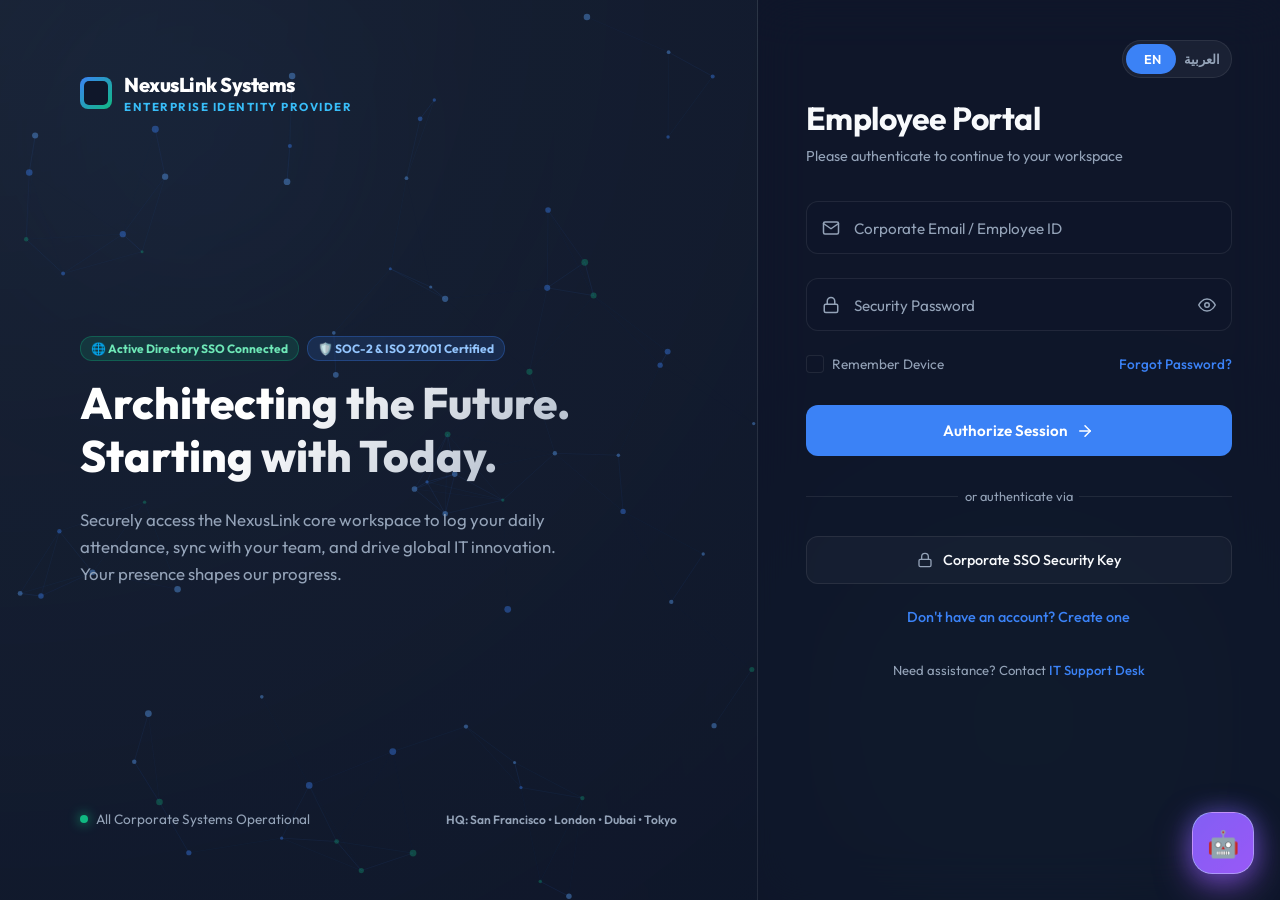
==== dashboard.html @ 7a830bf8 "Initial clean commit for NexusLink Systems" ====
<!DOCTYPE html>
<html lang="en">

<head>
    <meta charset="UTF-8">
    <meta name="viewport" content="width=device-width, initial-scale=1.0">
    <title>NexusLink Operational Console</title>

    <!-- Path updated to use the unified stylesheet -->
    <link rel="stylesheet" href="style.css">
</head>

<body class="dashboard-body">
    <!-- Background Animated Glows -->
    <div class="bg-glow-container">
        <div class="bg-glow-1"></div>
        <div class="bg-glow-2"></div>
    </div>

    <!-- Executive Top Header Bar -->
    <header class="top-executive-bar">
        <div class="header-brand">
            <div class="logo"><span></span> NexusLink Systems</div>
            <div class="sub-logo" data-i18n="logoConsole">OPERATIONAL CONSOLE</div>
        </div>

        <div class="header-clock-box">
            <div class="clock-time" id="time">--:--:--</div>
            <div class="clock-date" id="date">--</div>
        </div>

        <div class="header-profile-actions">
            <div class="lang-switcher" id="language-switcher" onclick="toggleLanguage()">
                <div class="lang-slider" id="lang-slider"></div>
                <button class="lang-btn active" id="btn-en" data-lang="en">EN</button>
                <button class="lang-btn" id="btn-ar" data-lang="ar">العربية</button>
            </div>
            
            <!-- Admin Notification Bell for Lateness Excuses -->
            <div id="admin-notification-bell-wrapper" style="position: relative; cursor: pointer; display: none;" onclick="toggleAdminExcuseNotificationDrawer(event)">
                <div class="notification-bell-btn">
                    🔔
                    <span id="admin-excuse-badge" class="notification-badge" style="display: none;">0</span>
                </div>

                <!-- Floating Excuse Popover Drawer (Cyber Glass Style) -->
                <div id="admin-excuse-popover" class="admin-excuse-popover-glass" onclick="event.stopPropagation()" style="display: none;">
                    <div style="display: flex; justify-content: space-between; align-items: center; border-bottom: 1px solid rgba(255,255,255,0.1); padding-bottom: 10px; margin-bottom: 12px;">
                        <div style="font-weight: 800; color: #fde68a; font-size: 0.9rem; display: flex; align-items: center; gap: 8px;">
                            <span style="font-size: 1.1rem;">🔔</span>
                            <span data-i18n="excuseNotificationsTitle">Pending Lateness Requests</span>
                        </div>
                        <button type="button" onclick="loadAdminExcuses()" style="background: rgba(255,255,255,0.08); border: 1px solid rgba(255,255,255,0.15); border-radius: 8px; color: #cbd5e1; font-size: 0.75rem; padding: 4px 10px; cursor: pointer; transition: all 0.2s;" data-i18n="btnRefresh">Refresh</button>
                    </div>
                    <div id="admin-excuse-popover-list" style="max-height: 360px; overflow-y: auto; display: flex; flex-direction: column; gap: 10px;">
                        <!-- Populated dynamically via script.js -->
                    </div>
                </div>
            </div>

            <!-- Employee Notification Bell for Excuses Status -->
            <div id="user-notification-bell-wrapper" style="position: relative; cursor: pointer; display: none;" onclick="toggleUserExcuseNotificationDrawer(event)">
                <div class="notification-bell-btn" title="My Excuses Status">
                    🔔
                    <span id="user-excuse-badge" class="notification-badge" style="display: none;">0</span>
                </div>

                <!-- Floating Employee Excuse Popover Drawer (Cyber Glass Style) -->
                <div id="user-excuse-popover" class="admin-excuse-popover-glass" onclick="event.stopPropagation()" style="display: none;">
                    <div style="display: flex; justify-content: space-between; align-items: center; border-bottom: 1px solid rgba(255,255,255,0.1); padding-bottom: 10px; margin-bottom: 12px;">
                        <div style="font-weight: 800; color: #38bdf8; font-size: 0.9rem; display: flex; align-items: center; gap: 8px;">
                            <span style="font-size: 1.1rem;">📨</span>
                            <span data-i18n="userExcuseNotificationsTitle">Delay Excuses Status</span>
                        </div>
                        <button type="button" onclick="loadMyExcuses()" style="background: rgba(255,255,255,0.08); border: 1px solid rgba(255,255,255,0.15); border-radius: 8px; color: #cbd5e1; font-size: 0.75rem; padding: 4px 10px; cursor: pointer; transition: all 0.2s;" data-i18n="btnRefresh">Refresh</button>
                    </div>
                    <div id="user-excuse-popover-list" style="max-height: 360px; overflow-y: auto; display: flex; flex-direction: column; gap: 10px;">
                        <!-- Populated dynamically via script.js -->
                    </div>
                </div>
            </div>

            <div class="identity-pill">
                <div class="avatar-icon">NL</div>
                <div class="identity-details">
                    <div id="user-name-display">Loading...</div>
                    <div id="user-email-display"></div>
                </div>
            </div>
            
            <button class="btn-terminate-nav" onclick="logout()" title="Logout" data-i18n="btnTerminate">Terminate</button>
        </div>
    </header>

    <div class="dashboard-container">
        <aside class="sidebar">
            <div class="nav-rail-title" data-i18n="navTitle">EXECUTIVE COMMAND</div>
            
            <nav class="nav-rail-menu">
                <a href="#" onclick="showOverviewSection()" class="nav-rail-item active" id="nav-overview-item">
                    <span class="nav-icon">📊</span>
                    <span class="nav-label" data-i18n="navOverview">Overview</span>
                </a>
                <a href="#admin-logs-body" onclick="showOverviewSection()" class="nav-rail-item" style="display: none;">
                    <span class="nav-icon">📋</span>
                    <span class="nav-label" data-i18n="navLiveAudit">Live Audit</span>
                </a>
                <div class="nav-rail-dropdown-wrapper" style="display: none;">
                    <a href="javascript:void(0)" onclick="toggleOpsDropdown(event)" class="nav-rail-item" id="nav-ops-item">
                        <span class="nav-icon">👤</span>
                        <span class="nav-label" data-i18n="navUserOps">User & Log Ops ▾</span>
                    </a>
                    <div id="ops-dropdown-menu" class="ops-dropdown-menu" style="display: none;">
                        <button class="ops-dropdown-btn" onclick="openExecutiveModal('modal-add-user')">
                            <span class="ops-icon">➕</span>
                            <span class="ops-text" data-i18n="adminAddUserTitle">1- Add New Employee Account</span>
                        </button>
                        <button class="ops-dropdown-btn" onclick="openExecutiveModal('modal-manual-log')">
                            <span class="ops-icon">📝</span>
                            <span class="ops-text" data-i18n="adminManualTitle">2- Manually Log Attendance Record</span>
                        </button>
                    </div>
                </div>
                <a href="javascript:void(0)" onclick="showAiReportSection()" class="nav-rail-item" id="nav-ai-report-item" style="display: none;">
                    <span class="nav-icon">🤖</span>
                    <span class="nav-label" data-i18n="navAiReport">AI Report & Summary</span>
                </a>
                <a href="javascript:void(0)" onclick="toggleAIChatDrawer()" class="nav-rail-item" id="nav-ai-assist-item">
                    <span class="nav-icon">📊</span>
                    <span class="nav-label" data-i18n="navAiAssist">AI HR Assist</span>
                </a>
            </nav>

            <div class="nav-rail-footer">
                <div class="rail-badge online" data-i18n="badgeRealtime">⚡ REALTIME WAL DB</div>
                <div class="rail-badge policy" data-i18n="badgePolicy">🛡️ POLICY GUARD</div>
            </div>
        </aside>

        <main class="main-content">
            <h1 class="welcome-heading" id="dashboard-greeting" data-i18n="workspaceActivated">Workspace Activated</h1>
            
            <!-- User Attendance Gateway (Restored to Main Content) -->
            <div id="user-gateway-card" class="section dashboard-card">
                <div style="display: flex; justify-content: space-between; align-items: center; margin-bottom: 1rem; flex-wrap: wrap; gap: 10px;">
                    <div class="section-title" style="margin-bottom: 0;" data-i18n="clockTitle">Time & Attendance Gateways</div>
                    <button type="button" class="btn-excuse" onclick="openExcuseModal()" style="padding: 9px 16px; background: rgba(168, 85, 247, 0.2); border: 1px solid rgba(168, 85, 247, 0.4); border-radius: 10px; color: #e9d5ff; font-weight: 700; font-size: 0.85rem; cursor: pointer; display: inline-flex; align-items: center; gap: 6px; transition: all 0.2s;">
                        <span>📝</span> <span data-i18n="btnSubmitExcuse">تقديم عذر تأخير (Submit Excuse)</span>
                    </button>
                </div>
                <div class="gateway-btns">
                    <button class="btn-checkin" onclick="recordAttendance('check-in')" data-i18n="btnCheckin">Check In</button>
                    <button class="btn-checkout" onclick="recordAttendance('check-out')" data-i18n="btnCheckout">Check Out</button>
                </div>
            </div>

            <!-- User Historical Operational Logs (Executive Cyber Glass Card) -->
            <div id="user-logs-card" class="dashboard-card" style="margin-top: 1.5rem; margin-bottom: 1.8rem; background: rgba(15, 23, 42, 0.75); border: 1px solid rgba(0, 242, 254, 0.35); border-radius: 22px; padding: 1.6rem; backdrop-filter: blur(20px); box-shadow: 0 12px 40px rgba(0,0,0,0.5);">
                <div style="display: flex; justify-content: space-between; align-items: center; margin-bottom: 1.3rem; flex-wrap: wrap; gap: 12px;">
                    <div>
                        <h3 style="margin: 0; font-size: 1.15rem; font-weight: 800; display: flex; align-items: center; gap: 10px; background: linear-gradient(135deg, #ffffff, #38bdf8); -webkit-background-clip: text; -webkit-text-fill-color: transparent;">
                            <span>📜</span> <span data-i18n="logsTitle">Historical Operational Logs</span>
                        </h3>
                        <div style="font-size: 0.78rem; color: #38bdf8; margin-top: 4px;" data-i18n="userLogsSub">تفاصيل سجلات الحضور والانصراف اليومية والتاريخية الخاصة بك</div>
                    </div>
                    <!-- Dedicated User Date Dropdown Popover Button -->
                    <div style="position: relative;">
                        <button type="button" id="btn-user-date-popover" onclick="toggleDatePopover('user-date-popover')" style="padding: 8px 16px; background: rgba(0, 242, 254, 0.15); border: 1px solid rgba(0, 242, 254, 0.4); border-radius: 12px; color: #38bdf8; font-weight: 700; font-size: 0.85rem; cursor: pointer; display: flex; align-items: center; gap: 8px; transition: all 0.2s; box-shadow: 0 4px 15px rgba(0, 242, 254, 0.15);">
                            <span>📅</span> <span data-i18n="btnSelectDate">تاريخ الدوام</span> <span>▼</span>
                        </button>
                        <div id="user-date-popover" class="date-popover-card" style="display: none;">
                            <div style="font-size: 0.78rem; color: #94a3b8; font-weight: 700; margin-bottom: 8px;" data-i18n="lblDateFilter">اختر تاريخ الدوام:</div>
                            <input type="date" id="user-drawer-date-filter" oninput="onUserDateChange(false)" onchange="onUserDateChange(false)" style="width: 100%; padding: 8px 12px; background: rgba(30, 41, 59, 0.8); border: 1px solid rgba(255,255,255,0.15); border-radius: 8px; color: #fff; font-size: 0.85rem; outline: none; box-sizing: border-box; margin-bottom: 10px;">
                            <div style="display: flex; gap: 6px;">
                                <button type="button" onclick="setQuickDate('user-drawer-date-filter', 'today');" style="flex:1; padding: 6px; background: rgba(59, 130, 246, 0.2); border: 1px solid rgba(59, 130, 246, 0.4); border-radius: 8px; color: #93c5fd; font-size: 0.75rem; font-weight: 700; cursor: pointer;" data-i18n="btnToday">اليوم</button>
                                <button type="button" onclick="setQuickDate('user-drawer-date-filter', 'yesterday');" style="flex:1; padding: 6px; background: rgba(59, 130, 246, 0.2); border: 1px solid rgba(59, 130, 246, 0.4); border-radius: 8px; color: #93c5fd; font-size: 0.75rem; font-weight: 700; cursor: pointer;" data-i18n="btnYesterday">الأمس</button>
                                <button type="button" onclick="setQuickDate('user-drawer-date-filter', 'all');" style="flex:1; padding: 6px; background: rgba(239, 68, 68, 0.2); border: 1px solid rgba(239, 68, 68, 0.4); border-radius: 8px; color: #fca5a5; font-size: 0.75rem; font-weight: 700; cursor: pointer;" data-i18n="btnShowAll">عرض الكل</button>
                            </div>
                        </div>
                    </div>
                </div>
                <div class="user-table-container" style="border-radius: 14px; border: 1px solid rgba(255,255,255,0.08); background: rgba(15, 23, 42, 0.4); overflow-x: auto; overflow-y: auto;">
                    <table style="width: 100%; border-collapse: collapse; text-align: right; font-size: 0.84rem;">
                        <thead>
                            <tr style="background: rgba(30, 41, 59, 0.8); border-bottom: 1px solid rgba(255, 255, 255, 0.1); color: #94a3b8; font-size: 0.78rem; text-transform: uppercase;">
                                <th style="padding: 12px 14px; text-align: center;" data-i18n="thDate">DATE</th>
                                <th style="padding: 12px 14px; text-align: center;" data-i18n="thIn">CHECK-IN</th>
                                <th style="padding: 12px 14px; text-align: center;" data-i18n="thOut">CHECK-OUT</th>
                                <th style="padding: 12px 14px; text-align: center;" data-i18n="thStatus">STATUS</th>
                            </tr>
                        </thead>
                        <tbody id="logs-body">
                            <!-- Populated dynamically via script.js -->
                        </tbody>
                    </table>
                </div>
                <!-- User Logs Pagination Controls -->
                <div id="user-logs-pagination-container" style="margin-top: 1.2rem; margin-bottom: 0.6rem; display: flex; justify-content: space-between; align-items: center; flex-wrap: wrap; gap: 10px; background: rgba(15, 23, 42, 0.65); padding: 12px 18px; border-radius: 14px; border: 1px solid rgba(0, 242, 254, 0.3); backdrop-filter: blur(14px);">
                    <!-- Pagination controls rendered dynamically by script.js -->
                </div>
            </div>
            
            <!-- Admin Console (Executive Master Director Command Center) -->
            <div id="admin-section" class="section dashboard-card" style="display: none; margin-top: 0;">
                <!-- Executive Header Banner -->
                <div class="admin-header-row" style="display: flex; justify-content: space-between; align-items: center; margin-bottom: 1.5rem; flex-wrap: wrap; gap: 15px; background: linear-gradient(135deg, rgba(30, 41, 59, 0.7), rgba(15, 23, 42, 0.9)); padding: 1.4rem 2rem; border-radius: 20px; border: 1px solid rgba(168, 85, 247, 0.35); backdrop-filter: blur(20px); box-shadow: 0 10px 35px rgba(0, 0, 0, 0.5);">
                    <div>
                        <div style="display: flex; align-items: center; gap: 12px; margin-bottom: 6px;">
                            <span style="font-size: 1.6rem;">👑</span>
                            <h2 style="margin: 0; font-size: 1.35rem; font-weight: 800; background: linear-gradient(135deg, #ffffff, #c084fc); -webkit-background-clip: text; -webkit-text-fill-color: transparent; letter-spacing: 0.5px;" data-i18n="adminHeaderTitle">EXECUTIVE MASTER COMMAND CENTER</h2>
                        </div>
                        <div style="display: flex; align-items: center; gap: 10px; font-size: 0.75rem; flex-wrap: wrap;">
                            <span style="background: rgba(16, 185, 129, 0.2); color: #6ee7b7; padding: 3px 10px; border-radius: 12px; font-weight: 700; border: 1px solid rgba(16, 185, 129, 0.4); box-shadow: 0 0 10px rgba(16, 185, 129, 0.2);" data-i18n="badgeRealtime">⚡ REALTIME WAL DB</span>
                            <span style="background: rgba(59, 130, 246, 0.2); color: #93c5fd; padding: 3px 10px; border-radius: 12px; font-weight: 700; border: 1px solid rgba(59, 130, 246, 0.4);" data-i18n="badgePolicy">🛡️ POLICY GUARD ACTIVE</span>
                            <span style="background: rgba(168, 85, 247, 0.2); color: #e9d5ff; padding: 3px 10px; border-radius: 12px; font-weight: 700; border: 1px solid rgba(168, 85, 247, 0.4);" data-i18n="badgeNotif">🔔 NOTIFICATION BELL ENABLED</span>
                        </div>
                    </div>
                    <button class="btn-export-excel" onclick="exportAdminLogsToCSV()" style="padding: 12px 24px; background: linear-gradient(135deg, rgba(16, 185, 129, 0.25), rgba(5, 150, 105, 0.35)); border: 1px solid rgba(16, 185, 129, 0.6); color: #6ee7b7; border-radius: 12px; cursor: pointer; font-weight: 800; font-size: 0.9rem; transition: all 0.2s; outline: none; box-shadow: 0 4px 20px rgba(16, 185, 129, 0.25);" data-i18n="btnExport">Export Master CSV</button>
                </div>
                
                <!-- 1. Top 4 Key Executive KPI Stats Grid -->
                <div class="admin-stats-grid" style="display: grid; grid-template-columns: repeat(auto-fit, minmax(200px, 1fr)); gap: 1.2rem; margin-bottom: 1.8rem;">
                    <div class="stat-card stat-checkin" style="background: rgba(15, 23, 42, 0.75); border: 1px solid rgba(16, 185, 129, 0.35); border-radius: 18px; padding: 1.3rem; backdrop-filter: blur(14px); box-shadow: 0 8px 30px rgba(16, 185, 129, 0.12); transition: transform 0.2s;">
                        <div class="stat-title" style="color: #6ee7b7; font-size: 0.82rem; font-weight: 700; text-transform: uppercase;" data-i18n="statCheckin">Check In Today</div>
                        <div class="stat-value" id="stat-checkin" style="font-size: 2.2rem; font-weight: 800; color: #fff; margin-top: 6px;">0</div>
                    </div>
                    <div class="stat-card stat-checkout" style="background: rgba(15, 23, 42, 0.75); border: 1px solid rgba(59, 130, 246, 0.35); border-radius: 18px; padding: 1.3rem; backdrop-filter: blur(14px); box-shadow: 0 8px 30px rgba(59, 130, 246, 0.12); transition: transform 0.2s;">
                        <div class="stat-title" style="color: #93c5fd; font-size: 0.82rem; font-weight: 700; text-transform: uppercase;" data-i18n="statCheckout">Check Out Today</div>
                        <div class="stat-value" id="stat-checkout" style="font-size: 2.2rem; font-weight: 800; color: #fff; margin-top: 6px;">0</div>
                    </div>
                    <div class="stat-card stat-late15" style="background: rgba(15, 23, 42, 0.75); border: 1px solid rgba(245, 158, 11, 0.35); border-radius: 18px; padding: 1.3rem; backdrop-filter: blur(14px); box-shadow: 0 8px 30px rgba(245, 158, 11, 0.12); transition: transform 0.2s;">
                        <div class="stat-title" style="color: #fcd34d; font-size: 0.82rem; font-weight: 700; text-transform: uppercase;" data-i18n="statLate15">Late > 15 Mins</div>
                        <div class="stat-value" id="stat-late15" style="font-size: 2.2rem; font-weight: 800; color: #fff; margin-top: 6px;">0</div>
                    </div>
                    <div class="stat-card stat-absent" style="background: rgba(15, 23, 42, 0.75); border: 1px solid rgba(239, 68, 68, 0.35); border-radius: 18px; padding: 1.3rem; backdrop-filter: blur(14px); box-shadow: 0 8px 30px rgba(239, 68, 68, 0.12); transition: transform 0.2s;">
                        <div class="stat-title" style="color: #fca5a5; font-size: 0.82rem; font-weight: 700; text-transform: uppercase;" data-i18n="statAbsent">Absent Today</div>
                        <div class="stat-value" id="stat-absent" style="font-size: 2.2rem; font-weight: 800; color: #fff; margin-top: 6px;">0</div>
                    </div>
                </div>

                <!-- Dedicated Admin Smart Summary & Lateness Audit Section -->
                <div id="admin-lateness-summary-card" class="dashboard-card" style="margin-bottom: 1.8rem; background: rgba(15, 23, 42, 0.75); border: 1px solid rgba(168, 85, 247, 0.35); border-radius: 22px; padding: 1.6rem; backdrop-filter: blur(20px); box-shadow: 0 12px 40px rgba(0,0,0,0.5); max-width: 100%; box-sizing: border-box;">
                    <div style="display: flex; justify-content: space-between; align-items: center; flex-wrap: wrap; gap: 12px;">
                        <div>
                            <h3 style="margin: 0; font-size: 1.15rem; font-weight: 800; display: flex; align-items: center; gap: 10px; background: linear-gradient(135deg, #ffffff, #e9d5ff); -webkit-background-clip: text; -webkit-text-fill-color: transparent;">
                                <span>⏱️</span> <span data-i18n="latenessTitle">جدول متابعة تأخير الموظفين بعد 09:00 ص (Lateness Audit Table)</span>
                            </h3>
                            <div style="font-size: 0.78rem; color: #c084fc; margin-top: 4px;" data-i18n="latenessSub">حساب دقيق بالدقائق لوقت التأخير بعد 09:00 ص وتطبيق الخصومات حسب policy.text</div>
                        </div>

                        <div style="display: flex; align-items: center; gap: 10px; flex-wrap: wrap;">
                            <button type="button" onclick="toggleAdminExcuseNotificationDrawer(event)" style="padding: 8px 16px; background: linear-gradient(135deg, rgba(168, 85, 247, 0.25), rgba(126, 34, 206, 0.35)); border: 1px solid rgba(168, 85, 247, 0.6); border-radius: 12px; color: #e9d5ff; font-weight: 800; font-size: 0.84rem; cursor: pointer; display: flex; align-items: center; gap: 8px; transition: all 0.25s ease; box-shadow: 0 4px 15px rgba(168, 85, 247, 0.25);">
                                <span>📝</span>
                                <span data-i18n="excuseNotificationsTitle">طلبات أعذار التأخير المعلقة</span>
                                <span id="lateness-card-excuse-badge" style="display: none; background: #ef4444; color: #fff; font-size: 0.72rem; font-weight: 900; padding: 2px 7px; border-radius: 10px; border: 1px solid #fca5a5; box-shadow: 0 0 10px rgba(239, 68, 68, 0.6);">0</span>
                            </button>

                            <!-- Dedicated Date Popover Button -->
                            <div style="position: relative; display: inline-block;">
                                <button type="button" id="btn-lateness-date-popover" onclick="toggleDatePopover('lateness-date-popover')" style="padding: 8px 16px; background: linear-gradient(135deg, rgba(0, 242, 254, 0.15), rgba(59, 130, 246, 0.2)); border: 1px solid rgba(0, 242, 254, 0.45); border-radius: 12px; color: #38bdf8; font-weight: 800; font-size: 0.84rem; cursor: pointer; display: flex; align-items: center; gap: 8px; transition: all 0.25s ease; box-shadow: 0 4px 15px rgba(0, 242, 254, 0.2);">
                                    <span>📅</span>
                                    <span data-i18n="btnSelectDate">تاريخ الدوام</span>
                                    <span style="font-size: 0.72rem;">▼</span>
                                </button>
                                <div id="lateness-date-popover" class="date-popover-card" style="display: none;">
                                    <label style="display: block; font-size: 0.75rem; color: #94a3b8; margin-bottom: 6px;" data-i18n="lblDateFilter">تاريخ التصفية (اليوم/الشهر/السنة):</label>
                                    <input type="date" id="lateness-date-filter" oninput="onLatenessDateChange()" onchange="onLatenessDateChange()" style="width: 100%; padding: 8px 12px; background: rgba(30, 41, 59, 0.8); border: 1px solid rgba(0, 242, 254, 0.4); border-radius: 10px; color: #fff; font-size: 0.84rem; outline: none; box-sizing: border-box; cursor: pointer; margin-bottom: 10px;">
                                    <div style="display: flex; gap: 6px; flex-wrap: wrap;">
                                        <button type="button" onclick="setQuickDate('lateness-date-filter', 'today')" style="flex: 1; padding: 6px 8px; background: rgba(59, 130, 246, 0.2); border: 1px solid rgba(59, 130, 246, 0.4); border-radius: 8px; color: #93c5fd; font-size: 0.74rem; font-weight: 700; cursor: pointer;" data-i18n="btnToday">اليوم</button>
                                        <button type="button" onclick="setQuickDate('lateness-date-filter', 'yesterday')" style="flex: 1; padding: 6px 8px; background: rgba(168, 85, 247, 0.2); border: 1px solid rgba(168, 85, 247, 0.4); border-radius: 8px; color: #e9d5ff; font-size: 0.74rem; font-weight: 700; cursor: pointer;" data-i18n="btnYesterday">الأمس</button>
                                        <button type="button" onclick="setQuickDate('lateness-date-filter', 'all')" style="flex: 1; padding: 6px 8px; background: rgba(16, 185, 129, 0.2); border: 1px solid rgba(16, 185, 129, 0.4); border-radius: 8px; color: #6ee7b7; font-size: 0.74rem; font-weight: 700; cursor: pointer;" data-i18n="btnShowAll">عرض الكل</button>
                                    </div>
                                </div>
                            </div>
                        </div>
                    </div>

                    <!-- Collapsible Lateness Filters Drawer -->
                    <div id="lateness-filters-drawer" style="display: none; margin-top: 1.2rem; margin-bottom: 1.2rem; padding: 14px 18px; background: rgba(15, 23, 42, 0.65); border: 1px solid rgba(168, 85, 247, 0.25); border-radius: 14px; backdrop-filter: blur(12px); box-shadow: inset 0 2px 10px rgba(0,0,0,0.3);">
                        <div style="display: flex; gap: 12px; align-items: center; flex-wrap: wrap;">
                            <div style="flex: 1; min-width: 200px;">
                                <label style="display: block; font-size: 0.72rem; color: #94a3b8; margin-bottom: 4px;" data-i18n="lblSearch">البحث بالإيميل أو الاسم:</label>
                                <input type="text" id="lateness-search" placeholder="بحث باسم الموظف أو بريده..." data-i18n-placeholder="searchPlaceholder" oninput="renderAdminLatenessTable()" onkeydown="if(event.key==='Enter'){event.preventDefault(); renderAdminLatenessTable();}" onfocus="preventScrollOnFocus(event)" style="width: 100%; padding: 8px 14px; background: rgba(15, 23, 42, 0.7); border: 1px solid rgba(168, 85, 247, 0.3); border-radius: 10px; color: #fff; font-size: 0.82rem; outline: none; box-sizing: border-box;">
                            </div>
                            <div>
                                <label style="display: block; font-size: 0.72rem; color: #c084fc; margin-bottom: 4px;" data-i18n="lblDateFilter">تاريخ التصفية (اليوم/الشهر/السنة):</label>
                                <input type="date" id="lateness-drawer-date-filter" oninput="onLatenessDateChange()" onchange="onLatenessDateChange()" onkeydown="if(event.key==='Enter'){event.preventDefault(); renderAdminLatenessTable();}" onfocus="preventScrollOnFocus(event)" style="padding: 8px 12px; background: rgba(15, 23, 42, 0.7); border: 1px solid rgba(168, 85, 247, 0.4); border-radius: 10px; color: #fff; font-size: 0.82rem; outline: none; cursor: pointer;">
                            </div>
                            <div>
                                <label style="display: block; font-size: 0.72rem; color: #94a3b8; margin-bottom: 4px;" data-i18n="lblLatenessFilter">درجة التأخير:</label>
                                <select id="lateness-filter" onchange="renderAdminLatenessTable()" style="padding: 8px 12px; background: rgba(15, 23, 42, 0.7); border: 1px solid rgba(168, 85, 247, 0.3); border-radius: 10px; color: #fff; font-size: 0.82rem; outline: none; cursor: pointer;">
                                    <option value="all" data-i18n="optAllLate">كل الحضور المتأخر</option>
                                    <option value="grace" data-i18n="optGrace">ضمن فترة السماح (15 دقيقة)</option>
                                    <option value="late" data-i18n="optLate">تأخير عادي (15 - 60 دقيقة)</option>
                                    <option value="deduction" data-i18n="optDeduction">تأخير شديد (خصم نصف يوم >60د)</option>
                                </select>
                            </div>
                        </div>
                    </div>

                    <!-- Lateness Table Container -->
                    <div style="margin-top: 1.2rem; border-radius: 14px; border: 1px solid rgba(255,255,255,0.08); background: rgba(15, 23, 42, 0.4); overflow-x: auto; overflow-y: hidden !important;">
                        <table style="width: 100%; border-collapse: collapse; text-align: right; font-size: 0.84rem;">
                            <thead>
                                <tr style="background: rgba(30, 41, 59, 0.8); border-bottom: 1px solid rgba(255, 255, 255, 0.1); color: #94a3b8; font-size: 0.78rem; text-transform: uppercase;">
                                    <th style="padding: 12px 14px; text-align: right;" data-i18n="adminThName">اسم الموظف</th>
                                    <th style="padding: 12px 14px; text-align: right;" data-i18n="adminThEmail">البريد الإلكتروني</th>
                                    <th style="padding: 12px 14px; text-align: center;" data-i18n="adminThInTime">وقت الدخول</th>
                                    <th style="padding: 12px 14px; text-align: center;" data-i18n="adminThLateness">التأخير بعد 09:00 ص</th>
                                    <th style="padding: 12px 14px; text-align: center;" data-i18n="adminThStatus">الحالة والخصم (Policy Guard)</th>
                                </tr>
                            </thead>
                            <tbody id="admin-lateness-body">
                                <!-- Populated dynamically via script.js -->
                            </tbody>
                        </table>
                    </div>
                    <!-- Lateness Pagination Controls -->
                    <div id="lateness-pagination-container" style="margin-top: 1.2rem; margin-bottom: 0.6rem; display: flex; justify-content: space-between; align-items: center; flex-wrap: wrap; gap: 10px; background: rgba(15, 23, 42, 0.65); padding: 12px 18px; border-radius: 14px; border: 1px solid rgba(168, 85, 247, 0.3); backdrop-filter: blur(14px);">
                        <!-- Pagination controls rendered dynamically by script.js -->
                    </div>
                </div>

                <!-- 2. Master Live Audit Terminal (Full-Width Card Aligned with Lateness Table Above) -->
                <div id="master-live-audit-card" class="dashboard-card" style="margin-bottom: 1.8rem; background: rgba(15, 23, 42, 0.75); border: 1px solid rgba(0, 242, 254, 0.35); border-radius: 22px; padding: 1.6rem; backdrop-filter: blur(20px); box-shadow: 0 12px 40px rgba(0,0,0,0.5); max-width: 100%; box-sizing: border-box;">
                    <div style="display: flex; justify-content: space-between; align-items: center; flex-wrap: wrap; gap: 12px;">
                        <div>
                            <h3 style="margin: 0; font-size: 1.15rem; font-weight: 800; display: flex; align-items: center; gap: 10px; background: linear-gradient(135deg, #ffffff, #38bdf8); -webkit-background-clip: text; -webkit-text-fill-color: transparent;">
                                <span>📋</span> <span data-i18n="masterAuditTitle">جدول السجل الشامل للحضور والانصراف (Master Live Audit Terminal)</span>
                            </h3>
                            <div style="font-size: 0.78rem; color: #38bdf8; margin-top: 4px;" data-i18n="masterAuditSub">متابعة تفصيلية شاملة لوقت تسجيل الدخول والخروج والغياب لجميع الموظفين</div>
                        </div>
                        <div style="display: flex; align-items: center; gap: 10px; flex-wrap: wrap;">
                            <!-- Dedicated Date Popover Button -->
                            <div style="position: relative; display: inline-block;">
                                <button type="button" id="btn-master-date-popover" onclick="toggleDatePopover('master-date-popover')" style="padding: 8px 16px; background: linear-gradient(135deg, rgba(0, 242, 254, 0.15), rgba(59, 130, 246, 0.2)); border: 1px solid rgba(0, 242, 254, 0.45); border-radius: 12px; color: #38bdf8; font-weight: 800; font-size: 0.84rem; cursor: pointer; display: flex; align-items: center; gap: 8px; transition: all 0.25s ease; box-shadow: 0 4px 15px rgba(0, 242, 254, 0.2);">
                                    <span>📅</span>
                                    <span data-i18n="btnSelectDate">تاريخ الدوام</span>
                                    <span style="font-size: 0.72rem;">▼</span>
                                </button>
                                <div id="master-date-popover" class="date-popover-card" style="display: none;">
                                    <label style="display: block; font-size: 0.75rem; color: #94a3b8; margin-bottom: 6px;" data-i18n="lblDateFilter">تاريخ التصفية (اليوم/الشهر/السنة):</label>
                                    <input type="date" id="admin-date-filter" oninput="onMasterDateChange()" onchange="onMasterDateChange()" style="width: 100%; padding: 8px 12px; background: rgba(30, 41, 59, 0.8); border: 1px solid rgba(0, 242, 254, 0.4); border-radius: 10px; color: #fff; font-size: 0.84rem; outline: none; box-sizing: border-box; cursor: pointer; margin-bottom: 10px;">
                                    <div style="display: flex; gap: 6px; flex-wrap: wrap;">
                                        <button type="button" onclick="setQuickDate('admin-date-filter', 'today')" style="flex: 1; padding: 6px 8px; background: rgba(59, 130, 246, 0.2); border: 1px solid rgba(59, 130, 246, 0.4); border-radius: 8px; color: #93c5fd; font-size: 0.74rem; font-weight: 700; cursor: pointer;" data-i18n="btnToday">اليوم</button>
                                        <button type="button" onclick="setQuickDate('admin-date-filter', 'yesterday')" style="flex: 1; padding: 6px 8px; background: rgba(168, 85, 247, 0.2); border: 1px solid rgba(168, 85, 247, 0.4); border-radius: 8px; color: #e9d5ff; font-size: 0.74rem; font-weight: 700; cursor: pointer;" data-i18n="btnYesterday">الأمس</button>
                                        <button type="button" onclick="setQuickDate('admin-date-filter', 'all')" style="flex: 1; padding: 6px 8px; background: rgba(16, 185, 129, 0.2); border: 1px solid rgba(16, 185, 129, 0.4); border-radius: 8px; color: #6ee7b7; font-size: 0.74rem; font-weight: 700; cursor: pointer;" data-i18n="btnShowAll">عرض الكل</button>
                                    </div>
                                </div>
                            </div>
                        </div>
                    </div>

                    <!-- Collapsible Filters Drawer Container -->
                    <div id="master-filters-drawer" style="display: none; margin-top: 1.2rem; margin-bottom: 1.2rem; padding: 14px 18px; background: rgba(15, 23, 42, 0.65); border: 1px solid rgba(0, 242, 254, 0.25); border-radius: 14px; backdrop-filter: blur(12px); box-shadow: inset 0 2px 10px rgba(0,0,0,0.3);">
                        <div class="admin-filter-bar" style="display: flex; gap: 12px; align-items: center; flex-wrap: wrap;">
                            <div style="flex: 1; min-width: 200px;">
                                <label style="display: block; font-size: 0.72rem; color: #94a3b8; margin-bottom: 4px;" data-i18n="lblSearch">البحث بالإيميل أو الاسم:</label>
                                <input type="text" id="admin-search" placeholder="بحث باسم الموظف أو بريده..." data-i18n-placeholder="searchPlaceholder" oninput="filterAdminLogs()" onkeydown="if(event.key==='Enter'){event.preventDefault(); filterAdminLogs();}" onfocus="preventScrollOnFocus(event)" style="width: 100%; padding: 8px 14px; background: rgba(15, 23, 42, 0.7); border: 1px solid rgba(0, 242, 254, 0.3); border-radius: 10px; color: #fff; font-size: 0.82rem; outline: none; box-sizing: border-box;">
                            </div>
                            <div>
                                <label style="display: block; font-size: 0.72rem; color: #94a3b8; margin-bottom: 4px;" data-i18n="lblDateFilter">تصفية حسب التاريخ (اليوم/الشهر/السنة):</label>
                                <input type="date" id="admin-drawer-date-filter" oninput="onMasterDateChange()" onchange="onMasterDateChange()" onkeydown="if(event.key==='Enter'){event.preventDefault(); filterAdminLogs();}" onfocus="preventScrollOnFocus(event)" style="padding: 8px 12px; background: rgba(15, 23, 42, 0.7); border: 1px solid rgba(0, 242, 254, 0.3); border-radius: 10px; color: #fff; font-size: 0.82rem; outline: none; cursor: pointer;">
                            </div>
                            <div>
                                <label style="display: block; font-size: 0.72rem; color: #94a3b8; margin-bottom: 4px;" data-i18n="lblStatusFilter">نوع الحركة:</label>
                                <select id="admin-status-filter" onchange="filterAdminLogs()" style="padding: 8px 12px; background: rgba(15, 23, 42, 0.7); border: 1px solid rgba(0, 242, 254, 0.3); border-radius: 10px; color: #fff; font-size: 0.82rem; outline: none; cursor: pointer;">
                                    <option value="all" data-i18n="filterAll">كل الحركات</option>
                                    <option value="check-in" data-i18n="optCheckin">تسجيل دخول</option>
                                    <option value="check-out" data-i18n="optCheckout">تسجيل خروج</option>
                                    <option value="absent" data-i18n="badgeAbsent">غياب</option>
                                </select>
                            </div>
                            <div style="align-self: flex-end;">
                                <button class="btn-clear-filters" onclick="clearAdminFilters()" style="padding: 8px 16px; background: rgba(239, 68, 68, 0.18); border: 1px solid rgba(239, 68, 68, 0.4); border-radius: 10px; color: #fca5a5; font-size: 0.82rem; cursor: pointer; font-weight: 700; transition: all 0.2s;" data-i18n="btnClear">تفريغ الفلاتر</button>
                            </div>
                        </div>
                    </div>

                    <!-- Master Table Container -->
                    <div style="margin-top: 1.2rem; border-radius: 14px; border: 1px solid rgba(255,255,255,0.08); background: rgba(15, 23, 42, 0.4); overflow-x: auto; overflow-y: hidden !important;">
                        <table style="width: 100%; border-collapse: collapse; text-align: right; font-size: 0.84rem;">
                            <thead>
                                <tr style="background: rgba(30, 41, 59, 0.8); border-bottom: 1px solid rgba(255, 255, 255, 0.1); color: #94a3b8; font-size: 0.78rem; text-transform: uppercase;">
                                    <th style="padding: 12px 14px; text-align: right;" data-i18n="adminThName">اسم الموظف</th>
                                    <th style="padding: 12px 14px; text-align: right;" data-i18n="adminThEmail">البريد الإلكتروني</th>
                                    <th style="padding: 12px 14px; text-align: center;" data-i18n="thDate">التاريخ</th>
                                    <th style="padding: 12px 14px; text-align: center;" data-i18n="thIn">وقت تسجيل الدخول (Check-In)</th>
                                    <th style="padding: 12px 14px; text-align: center;" data-i18n="thOut">وقت تسجيل الخروج (Check-Out)</th>
                                    <th style="padding: 12px 14px; text-align: center;" data-i18n="adminThActivity">الحالة والنشاط</th>
                                </tr>
                            </thead>
                            <tbody id="admin-logs-body">
                                <!-- Populated dynamically via script.js -->
                            </tbody>
                        </table>
                    </div>
                    <!-- Master Pagination Controls -->
                    <div id="master-pagination-container" style="margin-top: 1.2rem; margin-bottom: 0.6rem; display: flex; justify-content: space-between; align-items: center; flex-wrap: wrap; gap: 10px; background: rgba(15, 23, 42, 0.65); padding: 12px 18px; border-radius: 14px; border: 1px solid rgba(0, 242, 254, 0.3); backdrop-filter: blur(14px);">
                        <!-- Pagination controls rendered dynamically by script.js -->
                    </div>
                </div>
            </div>

            <!-- Executive AI Intelligence Summary & Report Section -->
            <div id="ai-report-section" class="section dashboard-card" style="display: none; margin-top: 0; background: rgba(15, 23, 42, 0.75); border: 1px solid rgba(168, 85, 247, 0.35); border-radius: 22px; padding: 1.8rem; backdrop-filter: blur(20px); box-shadow: 0 12px 40px rgba(0,0,0,0.5); max-width: 100%; box-sizing: border-box;">
                <!-- Header Banner -->
                <div style="display: flex; justify-content: space-between; align-items: center; margin-bottom: 1.8rem; flex-wrap: wrap; gap: 15px; background: linear-gradient(135deg, rgba(99, 102, 241, 0.15), rgba(168, 85, 247, 0.2)); padding: 1.4rem 2rem; border-radius: 20px; border: 1px solid rgba(168, 85, 247, 0.4); backdrop-filter: blur(20px);">
                    <div>
                        <div style="display: flex; align-items: center; gap: 12px; margin-bottom: 6px;">
                            <span style="font-size: 1.8rem;">🤖</span>
                            <h2 style="margin: 0; font-size: 1.4rem; font-weight: 800; background: linear-gradient(135deg, #ffffff, #c084fc, #a855f7); -webkit-background-clip: text; -webkit-text-fill-color: transparent;" data-i18n="aiReportHeaderTitle">EXECUTIVE AI COMPLIANCE REPORT</h2>
                        </div>
                        <div style="display: flex; align-items: center; gap: 10px; font-size: 0.78rem; flex-wrap: wrap; margin-top: 4px;">
                            <span style="background: rgba(168, 85, 247, 0.2); color: #e9d5ff; padding: 3px 12px; border-radius: 12px; font-weight: 700; border: 1px solid rgba(168, 85, 247, 0.4);" data-i18n="badgeGeminiAI">⚡ Powered by Gemini AI Engine</span>
                            <span style="background: rgba(16, 185, 129, 0.2); color: #6ee7b7; padding: 3px 12px; border-radius: 12px; font-weight: 700; border: 1px solid rgba(16, 185, 129, 0.4);" data-i18n="badgeRealtimeAnalytics">📊 Real-Time Analytics</span>
                        </div>
                    </div>
                        <span>🚀</span> <span data-i18n="btnGenerateAiReport">توليد التقرير التنفيذي المباشر</span>
                    </button>
                </div>

                <!-- Individual AI Dossier & Date Interactive Filter Bar -->
                <div style="margin-bottom: 1.5rem; padding: 14px 18px; background: rgba(15, 23, 42, 0.75); border: 1px solid rgba(168, 85, 247, 0.35); border-radius: 16px; backdrop-filter: blur(16px); display: flex; align-items: center; justify-content: space-between; flex-wrap: wrap; gap: 14px; box-shadow: 0 8px 25px rgba(0,0,0,0.3);">
                    <div style="display: flex; align-items: center; gap: 14px; flex-wrap: wrap; flex: 1;">
                        <div id="ai-employee-filter-wrapper" style="display: flex; align-items: center; gap: 8px;">
                            <span style="font-size: 0.85rem; color: #c084fc; font-weight: 700;">👤</span>
                            <label style="font-size: 0.8rem; color: #e9d5ff; font-weight: 700;" data-i18n="lblAiTargetEmployee">التقرير المخصص للموظف:</label>
                            <select id="ai-report-employee-filter" onchange="loadAiReportData()" style="padding: 8px 14px; background: rgba(30, 41, 59, 0.85); border: 1px solid rgba(168, 85, 247, 0.4); border-radius: 10px; color: #fff; font-size: 0.84rem; font-weight: 700; outline: none; cursor: pointer; min-width: 210px;">
                                <option value="all" data-i18n="optAllEmployees">👥 جميع الموظفين (All Employees)</option>
                            </select>
                        </div>
                        <div style="display: flex; align-items: center; gap: 8px;">
                            <span style="font-size: 0.85rem; color: #38bdf8; font-weight: 700;">📅</span>
                            <label style="font-size: 0.8rem; color: #93c5fd; font-weight: 700;" data-i18n="lblAiReportDate">تاريخ التقرير:</label>
                            <input type="date" id="ai-report-date-filter" onchange="loadAiReportData()" oninput="loadAiReportData()" style="padding: 8px 14px; background: rgba(30, 41, 59, 0.85); border: 1px solid rgba(0, 242, 254, 0.4); border-radius: 10px; color: #fff; font-size: 0.84rem; outline: none; cursor: pointer;">
                        </div>
                    </div>
                    <div>
                        <button type="button" onclick="loadAiReportData()" style="padding: 8px 16px; background: linear-gradient(135deg, rgba(168, 85, 247, 0.3), rgba(59, 130, 246, 0.3)); border: 1px solid rgba(168, 85, 247, 0.5); border-radius: 10px; color: #fff; font-weight: 700; font-size: 0.8rem; cursor: pointer; transition: all 0.2s; box-shadow: 0 4px 12px rgba(168, 85, 247, 0.2);">
                            🔄 <span data-i18n="btnRefreshReport">تحديث التقرير التنفيذي</span>
                        </button>
                    </div>
                </div>

                <!-- Dedicated Individual Employee AI Dossier Banner -->
                <div id="ai-individual-dossier-card" style="display: none; margin-bottom: 1.8rem; background: linear-gradient(135deg, rgba(15, 23, 42, 0.95), rgba(30, 41, 59, 0.85)); border: 1px solid rgba(168, 85, 247, 0.45); border-radius: 20px; padding: 1.6rem; backdrop-filter: blur(20px); box-shadow: 0 12px 35px rgba(168, 85, 247, 0.18);">
                    <div style="display: flex; justify-content: space-between; align-items: center; flex-wrap: wrap; gap: 14px; margin-bottom: 1.2rem; border-bottom: 1px solid rgba(255,255,255,0.08); padding-bottom: 1rem;">
                        <div style="display: flex; align-items: center; gap: 14px;">
                            <div style="width: 50px; height: 50px; border-radius: 16px; background: linear-gradient(135deg, #a855f7, #6366f1); display: flex; align-items: center; justify-content: center; font-size: 1.3rem; color: #fff; font-weight: 800; box-shadow: 0 4px 15px rgba(168, 85, 247, 0.4);" id="ai-dossier-avatar">👤</div>
                            <div>
                                <h3 id="ai-dossier-name" style="margin: 0; font-size: 1.25rem; font-weight: 800; color: #fff; display: flex; align-items: center; gap: 10px;">-</h3>
                                <div id="ai-dossier-email" style="font-size: 0.82rem; color: #a855f7; margin-top: 4px; font-weight: 600;">-</div>
                            </div>
                        </div>
                        <div id="ai-dossier-badge-container">
                            <span id="ai-dossier-rating-badge" style="padding: 6px 14px; border-radius: 14px; font-weight: 800; font-size: 0.85rem; background: rgba(255,255,255,0.08); color: #34d399; border: 1px solid rgba(52, 211, 153, 0.4);">
                                🟢 Compliant
                            </span>
                        </div>
                    </div>

                    <!-- Individual Employee Metrics Grid -->
                    <div style="display: grid; grid-template-columns: repeat(auto-fit, minmax(170px, 1fr)); gap: 1rem; margin-bottom: 1.2rem;">
                        <div style="background: rgba(15, 23, 42, 0.7); border: 1px solid rgba(59, 130, 246, 0.3); border-radius: 14px; padding: 1rem; text-align: center;">
                            <div style="font-size: 0.72rem; color: #93c5fd; font-weight: 700;" data-i18n="lblDossierHistory">إجمالي السجلات المسجلة</div>
                            <div id="ai-dossier-total-logs" style="font-size: 1.6rem; font-weight: 800; color: #fff; margin-top: 4px;">0</div>
                        </div>
                        <div style="background: rgba(15, 23, 42, 0.7); border: 1px solid rgba(245, 158, 11, 0.3); border-radius: 14px; padding: 1rem; text-align: center;">
                            <div style="font-size: 0.72rem; color: #fcd34d; font-weight: 700;" data-i18n="lblDossierLate15">حالات التأخير > 15 دقيقة</div>
                            <div id="ai-dossier-late15" style="font-size: 1.6rem; font-weight: 800; color: #fff; margin-top: 4px;">0</div>
                        </div>
                        <div style="background: rgba(15, 23, 42, 0.7); border: 1px solid rgba(239, 68, 68, 0.3); border-radius: 14px; padding: 1rem; text-align: center;">
                            <div style="font-size: 0.72rem; color: #fca5a5; font-weight: 700;" data-i18n="lblDossierLate60">تأخير شديد يتجاوز 60د</div>
                            <div id="ai-dossier-late60" style="font-size: 1.6rem; font-weight: 800; color: #fff; margin-top: 4px;">0</div>
                        </div>
                        <div style="background: rgba(15, 23, 42, 0.7); border: 1px solid rgba(168, 85, 247, 0.3); border-radius: 14px; padding: 1rem; text-align: center;">
                            <div style="font-size: 0.72rem; color: #e9d5ff; font-weight: 700;" data-i18n="lblDossierAbsences">عدد أيام الغياب المسجلة</div>
                            <div id="ai-dossier-absences" style="font-size: 1.6rem; font-weight: 800; color: #fff; margin-top: 4px;">0</div>
                        </div>
                    </div>

                    <!-- AI Narrative Evaluation for Employee -->
                    <div style="background: rgba(15, 23, 42, 0.85); border: 1px solid rgba(168, 85, 247, 0.35); border-radius: 14px; padding: 1.2rem;">
                        <div style="font-size: 0.82rem; font-weight: 800; color: #c084fc; margin-bottom: 6px; display: flex; align-items: center; gap: 8px;">
                            <span>🧠</span> <span data-i18n="lblDossierEvaluationTitle">التصنيف والتوصيات الذكية الخاصة بالموظف</span>
                        </div>
                        <div id="ai-dossier-narrative" style="font-size: 0.85rem; color: #e2e8f0; line-height: 1.6;">
                            -
                        </div>
                    </div>
                </div>

                <!-- 4 AI KPI Metric Cards Grid -->
                <div style="display: grid; grid-template-columns: repeat(auto-fit, minmax(210px, 1fr)); gap: 1.2rem; margin-bottom: 1.8rem;">
                    <div style="background: rgba(15, 23, 42, 0.8); border: 1px solid rgba(16, 185, 129, 0.35); border-radius: 18px; padding: 1.3rem; backdrop-filter: blur(14px); box-shadow: 0 8px 25px rgba(16, 185, 129, 0.12);">
                        <div style="color: #6ee7b7; font-size: 0.8rem; font-weight: 700; text-transform: uppercase;" data-i18n="aiKpiDiscipline">معدل الانضباط العام</div>
                        <div id="ai-kpi-discipline" style="font-size: 2.2rem; font-weight: 800; color: #fff; margin-top: 6px;">100%</div>
                    </div>
                    <div style="background: rgba(15, 23, 42, 0.8); border: 1px solid rgba(245, 158, 11, 0.35); border-radius: 18px; padding: 1.3rem; backdrop-filter: blur(14px); box-shadow: 0 8px 25px rgba(245, 158, 11, 0.12);">
                        <div style="color: #fcd34d; font-size: 0.8rem; font-weight: 700; text-transform: uppercase;" data-i18n="aiKpiWarnings">الإنذارات والخصومات المستحقة</div>
                        <div id="ai-kpi-warnings" style="font-size: 2.2rem; font-weight: 800; color: #fff; margin-top: 6px;">0</div>
                    </div>
                    <div style="background: rgba(15, 23, 42, 0.8); border: 1px solid rgba(239, 68, 68, 0.35); border-radius: 18px; padding: 1.3rem; backdrop-filter: blur(14px); box-shadow: 0 8px 25px rgba(239, 68, 68, 0.12);">
                        <div style="color: #fca5a5; font-size: 0.8rem; font-weight: 700; text-transform: uppercase;" data-i18n="aiKpiSevere">تأخير شديد يتجاوز 60د</div>
                        <div id="ai-kpi-severe" style="font-size: 2.2rem; font-weight: 800; color: #fff; margin-top: 6px;">0</div>
                    </div>
                    <div style="background: rgba(15, 23, 42, 0.8); border: 1px solid rgba(0, 242, 254, 0.35); border-radius: 18px; padding: 1.3rem; backdrop-filter: blur(14px); box-shadow: 0 8px 25px rgba(0, 242, 254, 0.12);">
                        <div style="color: #38bdf8; font-size: 0.8rem; font-weight: 700; text-transform: uppercase;" data-i18n="aiKpiOntime">نسبة الحضور بالوقت المحدد</div>
                        <div id="ai-kpi-ontime" style="font-size: 2.2rem; font-weight: 800; color: #fff; margin-top: 6px;">100%</div>
                    </div>
                </div>

                <!-- AI Executive Summary & Narrative Box -->
                <div style="margin-bottom: 1.8rem; background: rgba(15, 23, 42, 0.65); border: 1px solid rgba(168, 85, 247, 0.3); border-radius: 18px; padding: 1.5rem; backdrop-filter: blur(14px);">
                    <h3 style="margin: 0 0 0.8rem 0; font-size: 1.1rem; font-weight: 800; color: #e9d5ff; display: flex; align-items: center; gap: 8px;">
                        <span>🧠</span> <span data-i18n="aiInsightsTitle">الملخص التكتيكي والتوصيات الإدارية (AI Executive Insights)</span>
                    </h3>
                    <div id="ai-insights-box" style="font-size: 0.95rem; line-height: 1.8; color: #f8fafc; background: linear-gradient(135deg, rgba(30, 41, 59, 0.85), rgba(15, 23, 42, 0.95)); padding: 20px 22px; border-radius: 16px; border: 1px solid rgba(168, 85, 247, 0.4); box-shadow: 0 8px 30px rgba(168, 85, 247, 0.15); backdrop-filter: blur(16px);">
                        جاري تحليل بيانات الحضور والتأخير بواسطة خوارزميات الذكاء الاصطناعي... اضغط "تحديث التقرير التنفيذي" للحصول على التقرير التفاعلي.
                    </div>
                </div>

                <!-- Employee Risk & Warning Matrix Table -->
                <div style="border-radius: 16px; border: 1px solid rgba(255,255,255,0.08); background: rgba(15, 23, 42, 0.4); overflow-x: auto;">
                    <h3 style="padding: 1.2rem 1.4rem 0.6rem 1.4rem; margin: 0; font-size: 1.05rem; font-weight: 800; color: #fff; display: flex; align-items: center; gap: 8px;">
                        <span>⚖️</span> <span data-i18n="aiRiskMatrixTitle">جدول مصفوفة مخاطر انضباط الموظفين والتوصيات (Employee Discipline Risk Matrix)</span>
                    </h3>
                    <table style="width: 100%; border-collapse: collapse; text-align: right; font-size: 0.84rem; margin-top: 0.6rem;">
                        <thead>
                            <tr style="background: rgba(30, 41, 59, 0.8); border-bottom: 1px solid rgba(255, 255, 255, 0.1); color: #94a3b8; font-size: 0.78rem; text-transform: uppercase;">
                                <th style="padding: 12px 14px; text-align: right;" data-i18n="adminThName">اسم الموظف</th>
                                <th style="padding: 12px 14px; text-align: right;" data-i18n="adminThEmail">البريد الإلكتروني</th>
                                <th style="padding: 12px 14px; text-align: center;" data-i18n="thRating">تقييم الانضباط</th>
                                <th style="padding: 12px 14px; text-align: center;" data-i18n="thWarningCount">عدد التنبيهات</th>
                                <th style="padding: 12px 14px; text-align: right;" data-i18n="thAiDetails">تفاصيل التوصية بالذكاء الاصطناعي (AI Analysis)</th>
                            </tr>
                        </thead>
                        <tbody id="ai-risk-matrix-body">
                            <!-- Populated dynamically via script.js -->
                        </tbody>
                    </table>
                    <div id="ai-matrix-pagination-container" style="display: flex; justify-content: space-between; align-items: center; padding: 12px 18px; background: rgba(15, 23, 42, 0.6); border-top: 1px solid rgba(255, 255, 255, 0.08); flex-wrap: wrap; gap: 10px;"></div>
                </div>
            </div>
        </main>
    </div>

    <!-- Floating AI Chatbot Button & Chat Window (Cyber Glass Edition) -->
    <div id="ai-chat-launcher" class="ai-chat-launcher-btn" onclick="toggleAIChatDrawer()" title="NexusLink AI Assistant">
        <div class="chat-launcher-pulse"></div>
        <span style="font-size: 26px; z-index: 2;">🤖</span>
    </div>

    <div id="ai-chat-drawer" class="ai-chat-drawer-card" style="display: none;">
        <!-- Header -->
        <div class="ai-chat-header">
            <div style="display: flex; align-items: center; gap: 10px;">
                <div class="ai-bot-avatar">
                    🤖
                    <span class="online-indicator"></span>
                </div>
                <div class="ai-chat-title-wrap">
                    <div class="ai-chat-title">
                        <span id="ai-chat-title-text" data-i18n="aiChatTitle">NexusLink AI Assistant</span>
                        <span id="ai-role-badge" class="ai-role-tag admin-badge">Executive</span>
                    </div>
                    <div class="ai-chat-subtitle" id="ai-chat-sub-text" data-i18n="aiChatSub">Neural Policy Engine • Active 24/7</div>
                </div>
            </div>
            <div class="ai-chat-actions">
                <button type="button" onclick="toggleAIChatMaximize()" id="ai-maximize-btn" class="ai-chat-maximize-btn" title="Toggle Size">⤢</button>
                <button type="button" onclick="clearAIChatHistory()" class="ai-chat-action-btn" title="Clear Chat History">🗑️</button>
                <button type="button" onclick="toggleAIChatDrawer()" class="ai-chat-close-btn" title="Close">✕</button>
            </div>
        </div>

        <!-- Quick Options Bar (Semantic Policy Chips) -->
        <div id="admin-ai-quick-options" class="ai-quick-options-container">
            <!-- Populated dynamically via script.js -->
        </div>

        <!-- Messages Box -->
        <div id="ai-chat-messages" class="ai-messages-container">
            <!-- Populated dynamically via script.js -->
        </div>

        <!-- Input Form -->
        <form onsubmit="sendAIChatMessage(event)" class="ai-chat-input-form">
            <input type="text" id="ai-chat-input" class="ai-chat-input-field" placeholder="اسأل عن سياسات الدوام أو حضورك..." data-i18n-placeholder="aiChatPlaceholder" required autocomplete="off">
            <button type="submit" id="ai-chat-send-btn" class="ai-chat-send-btn">
                <span data-i18n="btnSend">إرسال</span> 🚀
            </button>
        </form>
    </div>
        </main>
    </div>

    <!-- Glassmorphic Backdrop Overlay -->
    <div id="executive-backdrop" class="executive-backdrop" onclick="closeExecutiveModals()" style="display: none;"></div>

    <!-- Modal 1: Add New Employee Account -->
    <div id="modal-add-user" class="executive-glass-modal" style="display: none;">
        <div class="modal-header-bar">
            <h3 data-i18n="adminAddUserTitle"><span>👤</span> 1- Add New Employee Account</h3>
            <button class="modal-close-btn" onclick="closeExecutiveModals()">✕</button>
        </div>
        <div class="modal-body-content">
            <form id="admin-create-user-form-modal" onsubmit="submitAdminCreateUserModal(event)" style="display: flex; flex-direction: column; gap: 14px;">
                <div class="form-group">
                    <label style="display: block; color: var(--text-muted); font-size: 0.82rem; margin-bottom: 6px;" data-i18n="adminNewNameLabel">Full Name</label>
                    <input type="text" id="admin-modal-new-name" required placeholder="John Doe" style="width: 100%; padding: 12px; background: rgba(15, 23, 42, 0.6); border: 1px solid var(--border-color); border-radius: 10px; color: var(--text-main); font-family: inherit; outline: none;">
                </div>
                <div class="form-group">
                    <label style="display: block; color: var(--text-muted); font-size: 0.82rem; margin-bottom: 6px;" data-i18n="adminNewEmailLabel">Employee Email</label>
                    <input type="email" id="admin-modal-new-email" required placeholder="name@nexuslink.com" style="width: 100%; padding: 12px; background: rgba(15, 23, 42, 0.6); border: 1px solid var(--border-color); border-radius: 10px; color: var(--text-main); font-family: inherit; outline: none;">
                </div>
                <div class="form-group">
                    <label style="display: block; color: var(--text-muted); font-size: 0.82rem; margin-bottom: 6px;" data-i18n="adminNewPassLabel">Password</label>
                    <input type="password" id="admin-modal-new-password" required placeholder="••••••••" style="width: 100%; padding: 12px; background: rgba(15, 23, 42, 0.6); border: 1px solid var(--border-color); border-radius: 10px; color: var(--text-main); font-family: inherit; outline: none;">
                </div>
                <button type="submit" class="submit-btn" style="width: 100%; padding: 14px; border-radius: 12px; font-weight: 800; font-size: 0.95rem; margin-top: 10px; background: linear-gradient(135deg, #6366f1, #a855f7); border: none; color: #fff; cursor: pointer; box-shadow: 0 4px 20px rgba(99, 102, 241, 0.4);" data-i18n="adminAddUserBtn">Add Employee Account</button>
            </form>
        </div>
    </div>

    <!-- Modal 2: Manually Log Attendance Record -->
    <div id="modal-manual-log" class="executive-glass-modal" style="display: none;">
        <div class="modal-header-bar">
            <h3 data-i18n="adminManualTitle"><span>📝</span> 2- Manually Log Attendance Record</h3>
            <button class="modal-close-btn" onclick="closeExecutiveModals()">✕</button>
        </div>
        <div class="modal-body-content">
            <form id="admin-manual-log-form-modal" onsubmit="submitAdminManualLogModal(event)" style="display: flex; flex-direction: column; gap: 14px;">
                <div class="form-group">
                    <label style="display: block; color: var(--text-muted); font-size: 0.82rem; margin-bottom: 6px;" data-i18n="adminLogEmailLabel">Employee Email</label>
                    <input type="email" id="admin-modal-log-email" required placeholder="name@nexuslink.com" style="width: 100%; padding: 12px; background: rgba(15, 23, 42, 0.6); border: 1px solid var(--border-color); border-radius: 10px; color: var(--text-main); font-family: inherit; outline: none;">
                </div>
                <div class="form-group">
                    <label style="display: block; color: var(--text-muted); font-size: 0.82rem; margin-bottom: 6px;" data-i18n="adminLogNameLabel">Employee Name (Optional)</label>
                    <input type="text" id="admin-modal-log-name" placeholder="John Doe" style="width: 100%; padding: 12px; background: rgba(15, 23, 42, 0.6); border: 1px solid var(--border-color); border-radius: 10px; color: var(--text-main); font-family: inherit; outline: none;">
                </div>
                <div class="form-group">
                    <label style="display: block; color: var(--text-muted); font-size: 0.82rem; margin-bottom: 6px;" data-i18n="adminLogTypeLabel">Movement Type</label>
                    <select id="admin-modal-log-type" required style="width: 100%; padding: 12px; background: rgba(15, 23, 42, 0.6); border: 1px solid var(--border-color); border-radius: 10px; color: var(--text-main); font-family: inherit; outline: none;">
                        <option value="check-in" data-i18n="optCheckin">Check In</option>
                        <option value="check-out" data-i18n="optCheckout">Check Out</option>
                    </select>
                </div>
                <button type="submit" class="submit-btn" style="width: 100%; padding: 14px; border-radius: 12px; font-weight: 800; font-size: 0.95rem; margin-top: 10px; background: linear-gradient(135deg, #10b981, #059669); border: none; color: #fff; cursor: pointer; box-shadow: 0 4px 20px rgba(16, 185, 129, 0.4);" data-i18n="adminManualSubmitBtn">Submit Attendance Record</button>
            </form>
        </div>
    </div>

    <!-- Modal 3: Submit Lateness Excuse (Enhanced UI & Full Bilinguality) -->
    <div id="modal-submit-excuse" class="modal-overlay excuse-modal-overlay" style="display: none;">
        <div class="excuse-modal-card">
            <!-- Header -->
            <div class="excuse-modal-header">
                <div class="excuse-header-left">
                    <div class="excuse-icon-badge">📝</div>
                    <div>
                        <h3 class="excuse-modal-title" data-i18n="excuseModalTitle">Submit Lateness Excuse</h3>
                        <p class="excuse-modal-subtitle" data-i18n="excuseModalSub">Direct submission to HR & Management with AI-assisted verification</p>
                    </div>
                </div>
                <button type="button" class="excuse-modal-close" onclick="closeExcuseModal()" aria-label="Close">&times;</button>
            </div>

            <!-- Dynamic Policy Notice Banner (Supports HTML in EN & AR) -->
            <div id="excuse-policy-notice" class="excuse-policy-notice-card" data-i18n-html="excusePolicyNotice">
                💡 <strong>شرط الإثبات (policy.text):</strong> أعذار حوادث السير تتطلب إرفاق <strong>صورة الكروكة أو الحادث</strong>، والأعذار الصحية تتطلب إرفاق <strong>التقرير الطبي الرسمي</strong> للقبول الفوري.
            </div>

            <form id="form-submit-excuse" onsubmit="submitExcuseForm(event)" class="excuse-form">
                <!-- Detailed Reason Input -->
                <div class="excuse-input-group">
                    <label class="excuse-input-label" for="excuse-reason-text" data-i18n="excuseReasonLabel">Detailed Reason for Delay to Manager:</label>
                    <textarea id="excuse-reason-text" class="excuse-textarea" required rows="3" placeholder="Type your excuse reason here (e.g., vehicle breakdown, health emergency...)" data-i18n-placeholder="excuseReasonPlaceholder"></textarea>
                </div>

                <!-- Proof Attachment Upload Box -->
                <div class="excuse-input-group">
                    <label class="excuse-input-label" data-i18n="excuseAttachmentLabel">📷 Attach Proof Document (Accident Kroka / Medical Report - Optional):</label>
                    <div class="proof-upload-dropzone" id="proof-upload-dropzone" onclick="document.getElementById('excuse-attachment-file').click()">
                        <input type="file" id="excuse-attachment-file" accept="image/*,.pdf" style="display: none;" onchange="handleExcuseFileSelect(event)">
                        
                        <div id="proof-upload-prompt" class="proof-upload-prompt-wrap">
                            <div class="proof-upload-icon-pulse">📸</div>
                            <div class="proof-upload-main-text" data-i18n="excuseDropzonePrompt">Click or drag & drop proof document here</div>
                            <div class="proof-upload-sub-text" data-i18n="excuseDropzoneSub">(Supports JPG, PNG, GIF, WebP, PDF - Max 10MB)</div>
                        </div>

                        <div id="proof-upload-preview" class="proof-upload-preview-wrap" style="display: none;">
                            <div class="proof-preview-info">
                                <img id="proof-preview-img" src="" alt="Proof" class="proof-preview-thumb" style="display: none;">
                                <div id="proof-preview-doc-icon" class="proof-preview-doc-icon" style="display: none;">📄</div>
                                <div class="proof-file-details">
                                    <div id="proof-file-name" class="proof-file-name">--</div>
                                    <div id="proof-file-size" class="proof-file-size">--</div>
                                </div>
                            </div>
                            <button type="button" class="proof-remove-pill" onclick="clearExcuseFile(event)" data-i18n="excuseDeleteProof">✕ Remove</button>
                        </div>
                    </div>
                </div>
                
                <!-- Action Buttons -->
                <div class="excuse-modal-footer">
                    <button type="button" class="excuse-btn-cancel" onclick="closeExcuseModal()" data-i18n="btnCancel">Cancel</button>
                    <button type="submit" class="excuse-btn-submit" id="btn-submit-excuse-action" data-i18n="btnSubmitExcuseSubmit">Submit Excuse to Manager 🚀</button>
                </div>
            </form>
        </div>
    </div>

    <!-- Modal 4: Fullscreen Proof Lightbox Modal -->
    <div id="proof-lightbox-modal" class="modal-overlay" style="display: none; position: fixed; inset: 0; z-index: 11000; background: rgba(10, 15, 30, 0.88); backdrop-filter: blur(16px); align-items: center; justify-content: center; padding: 20px;">
        <div class="proof-lightbox-card">
            <div class="proof-lightbox-header">
                <h4 id="proof-lightbox-title" data-i18n="lightboxTitle">
                    <span>🖼️</span> <span>معاينة وثيقة الإثبات (الكروكة / التقرير الطبي)</span>
                </h4>
                <button type="button" onclick="closeProofLightbox()" class="proof-lightbox-close" aria-label="Close">&times;</button>
            </div>
            <div class="proof-lightbox-body">
                <img id="proof-lightbox-img" src="" alt="Proof Preview" class="proof-lightbox-image">
            </div>
            <div class="proof-lightbox-footer">
                <a id="proof-lightbox-download" href="#" target="_blank" download class="proof-download-btn" data-i18n="lightboxDownload">⬇️ Download File</a>
                <button type="button" onclick="closeProofLightbox()" class="excuse-btn-cancel" data-i18n="lightboxClose">Close</button>
            </div>
        </div>
    </div>

    <!-- Load external unified Javascript logic -->
    <script src="script.js"></script>
</body>

</html>
---- style.css ----
/* === GOOGLE FONTS IMPORT === */
@import url('https://fonts.googleapis.com/css2?family=Cairo:wght@300;400;500;600;700;800&family=Outfit:wght@300;400;500;600;700;800&display=swap');

/* === SYSTEM RESET & VARIABLES === */
:root {
    --primary-color: #3b82f6;
    --primary-hover: #2563eb;
    --bg-dark: #0f172a;
    --card-bg: rgba(30, 41, 59, 0.7);
    --border-color: rgba(255, 255, 255, 0.08);
    --text-main: #f8fafc;
    --text-muted: #94a3b8;
    --error-color: #ef4444;
    --success-color: #10b981;
    --font-english: 'Outfit', sans-serif;
    --font-arabic: 'Cairo', sans-serif;
}

* {
    margin: 0;
    padding: 0;
    box-sizing: border-box;
}

body, button, input, select, textarea, table, th, td {
    font-family: var(--font-english);
}

html[dir="rtl"] body, 
html[dir="rtl"] button, 
html[dir="rtl"] input, 
html[dir="rtl"] select, 
html[dir="rtl"] textarea,
html[dir="rtl"] table,
html[dir="rtl"] th,
html[dir="rtl"] td {
    font-family: var(--font-arabic);
}

body {
    background-color: var(--bg-dark);
    color: var(--text-main);
    min-height: 100vh;
    overflow-x: hidden;
    display: flex;
    align-items: center;
    justify-content: center;
}

/* === BACKGROUND GLOW EFFECT === */
.bg-glow-container {
    position: fixed;
    top: 0;
    left: 0;
    width: 100%;
    height: 100%;
    z-index: -1;
    overflow: hidden;
    pointer-events: none;
}

.bg-glow-1 {
    position: absolute;
    top: -10%;
    left: -10%;
    width: 50%;
    height: 50%;
    background: radial-gradient(circle, rgba(59, 130, 246, 0.15) 0%, rgba(0, 0, 0, 0) 70%);
    filter: blur(80px);
}

.bg-glow-2 {
    position: absolute;
    bottom: -10%;
    right: -10%;
    width: 60%;
    height: 60%;
    background: radial-gradient(circle, rgba(16, 185, 129, 0.1) 0%, rgba(0, 0, 0, 0) 70%);
    filter: blur(100px);
}

/* === LEGENDARY FULL-BLEED EDGE-TO-EDGE LAYOUT === */
body.login-body {
    overflow-x: hidden;
    overflow-y: auto;
    min-height: 100vh;
    background: #0b0f19;
}

.app-container {
    display: flex;
    width: 100vw !important;
    max-width: 100vw !important;
    height: 100vh !important;
    min-height: 100vh !important;
    padding: 0 !important;
    gap: 0 !important;
    position: relative;
    margin: 0 !important;
    box-sizing: border-box !important;
    overflow: hidden !important;
}

/* === TOP LANGUAGE SWITCHER === */
.top-controls {
    width: 100%;
    max-width: 480px;
    display: flex;
    justify-content: flex-end;
    align-items: center;
    margin-bottom: 1.25rem;
    flex-shrink: 0;
    position: relative;
    z-index: 10;
}

html[dir="rtl"] .top-controls {
    justify-content: flex-end;
}

.lang-switcher {
    position: relative;
    display: flex;
    background: rgba(255, 255, 255, 0.05);
    border: 1px solid var(--border-color);
    border-radius: 30px;
    padding: 4px;
    cursor: pointer;
    width: 110px;
    height: 38px;
    user-select: none;
}

.lang-slider {
    position: absolute;
    top: 3px;
    left: 3px;
    width: 50px;
    height: 30px;
    background: var(--primary-color);
    border-radius: 20px;
    transition: transform 0.3s ease;
}

.lang-btn {
    flex: 1;
    background: none;
    border: none;
    color: var(--text-muted);
    font-size: 0.8rem;
    font-weight: 600;
    cursor: pointer;
    z-index: 2;
    transition: color 0.3s ease;
    outline: none;
}

.lang-btn.active {
    color: #ffffff;
}

/* === LEFT PANEL: BRANDING (FULL HEIGHT EDGE-TO-EDGE) === */
.brand-panel {
    flex: 1.4 !important;
    height: 100vh !important;
    padding: 4.5rem 5rem !important;
    position: relative;
    border-radius: 0 !important;
    background: radial-gradient(circle at top left, rgba(30, 41, 59, 0.7), rgba(15, 23, 42, 0.95)) !important;
    border: none !important;
    border-inline-end: 1px solid rgba(255, 255, 255, 0.08) !important;
    overflow: hidden !important;
    box-sizing: border-box !important;
    display: flex;
    flex-direction: column;
    justify-content: space-between;
}

#particle-canvas {
    position: absolute;
    top: 0;
    left: 0;
    width: 100%;
    height: 100%;
    pointer-events: none;
    z-index: 1;
}

.brand-panel>* {
    position: relative;
    z-index: 2;
}

.logo-container {
    display: flex;
    align-items: center;
    gap: 12px;
    font-size: 1.2rem;
    font-weight: 700;
    letter-spacing: -0.5px;
}

.logo-icon {
    width: 32px;
    height: 32px;
    background: linear-gradient(135deg, var(--primary-color), #10b981);
    border-radius: 8px;
    position: relative;
}

.logo-icon::after {
    content: '';
    position: absolute;
    inset: 4px;
    background-color: var(--bg-dark);
    border-radius: 5px;
}

.brand-content {
    margin: auto 0;
}

.brand-title {
    font-size: 2.75rem;
    font-weight: 800;
    line-height: 1.2;
    margin-bottom: 1.5rem;
    background: linear-gradient(135deg, #ffffff 30%, var(--text-muted));
    -webkit-background-clip: text;
    background-clip: text;
    -webkit-text-fill-color: transparent;
}

.brand-desc {
    color: var(--text-muted);
    font-size: 1.05rem;
    line-height: 1.6;
    max-width: 480px;
}

.system-status {
    display: flex;
    align-items: center;
    gap: 8px;
    font-size: 0.85rem;
    color: var(--text-muted);
}

.status-dot {
    width: 8px;
    height: 8px;
    background-color: var(--success-color);
    border-radius: 50%;
    box-shadow: 0 0 12px var(--success-color);
    animation: pulse 2s infinite;
}

@keyframes pulse {
    0% {
        transform: scale(0.95);
        opacity: 0.5;
    }

    50% {
        transform: scale(1.1);
        opacity: 1;
    }

    100% {
        transform: scale(0.95);
        opacity: 0.5;
    }
}

/* === RIGHT PANEL: FORM & LOGIN CARD (FULL HEIGHT EDGE-TO-EDGE) === */
.form-panel {
    flex: 1 !important;
    height: 100vh !important;
    padding: 2.5rem 3rem 2rem 3rem !important;
    position: relative;
    background: rgba(15, 23, 42, 0.6) !important;
    backdrop-filter: blur(24px) !important;
    -webkit-backdrop-filter: blur(24px) !important;
    display: flex;
    flex-direction: column;
    align-items: center;
    justify-content: center;
    box-sizing: border-box !important;
    overflow-y: auto !important;
}

.login-card {
    width: 100% !important;
    max-width: 480px !important;
    background: transparent !important;
    border: none !important;
    border-radius: 0 !important;
    padding: 0 !important;
    box-shadow: none !important;
    position: relative;
    overflow: visible !important;
    margin-bottom: auto;
}

/* === CARD HEADER === */
.card-header {
    margin-bottom: 2.2rem;
}

.card-title {
    font-size: 2rem;
    font-weight: 700;
    letter-spacing: -0.5px;
    margin-bottom: 0.5rem;
}

.card-subtitle {
    color: var(--text-muted);
    font-size: 0.9rem;
    line-height: 1.4;
}

/* === FORM GROUPS & INPUTS === */
.form-group {
    margin-bottom: 1.5rem;
}

.input-container {
    position: relative;
    width: 100%;
}

.input-field {
    width: 100%;
    padding: 16px 16px 16px 48px;
    background: rgba(15, 23, 42, 0.6);
    border: 1px solid var(--border-color);
    border-radius: 12px;
    color: var(--text-main);
    font-size: 0.95rem;
    outline: none;
    transition: all 0.3s ease;
}

html[dir="rtl"] .input-field {
    padding: 16px 48px 16px 16px;
}

.input-field:focus {
    border-color: var(--primary-color);
    box-shadow: 0 0 0 3px rgba(59, 130, 246, 0.15);
    background: rgba(15, 23, 42, 0.8);
}

.input-icon {
    position: absolute;
    left: 16px;
    top: 50%;
    transform: translateY(-50%);
    color: var(--text-muted);
    pointer-events: none;
    transition: color 0.3s ease;
}

html[dir="rtl"] .input-icon {
    left: auto;
    right: 16px;
}

.input-field:focus~.input-icon {
    color: var(--primary-color);
}

/* Floating Labels */
.form-label {
    position: absolute;
    left: 48px;
    top: 50%;
    transform: translateY(-50%);
    color: var(--text-muted);
    font-size: 0.95rem;
    pointer-events: none;
    transition: all 0.3s cubic-bezier(0.4, 0, 0.2, 1);
}

html[dir="rtl"] .form-label {
    left: auto;
    right: 48px;
}

.input-field:focus~.form-label,
.input-field:not(:placeholder-shown)~.form-label {
    top: 0;
    transform: translateY(-50%) scale(0.85);
    left: 12px;
    background: #1e293b;
    padding: 2px 8px;
    color: var(--primary-color);
}

html[dir="rtl"] .input-field:focus~.form-label,
html[dir="rtl"] .input-field:not(:placeholder-shown)~.form-label {
    left: auto;
    right: 12px;
}

/* Toggle password visual representation */
.input-toggle {
    position: absolute;
    right: 16px;
    top: 50%;
    transform: translateY(-50%);
    background: none;
    border: none;
    color: var(--text-muted);
    cursor: pointer;
    display: flex;
    align-items: center;
    outline: none;
}

html[dir="rtl"] .input-toggle {
    right: auto;
    left: 16px;
}

.input-toggle:hover {
    color: var(--text-main);
}

/* Form inputs validation messages */
.error-msg {
    display: none;
    align-items: center;
    gap: 6px;
    color: var(--error-color);
    font-size: 0.78rem;
    margin-top: 6px;
    padding-left: 4px;
    animation: fadeIn 0.3s ease;
}

html[dir="rtl"] .error-msg {
    padding-left: 0;
    padding-right: 4px;
}

@keyframes fadeIn {
    from {
        opacity: 0;
        transform: translateY(-4px);
    }

    to {
        opacity: 1;
        transform: translateY(0);
    }
}

/* === OPTIONS ROW === */
.options-row {
    display: flex;
    justify-content: space-between;
    align-items: center;
    margin-bottom: 2rem;
    font-size: 0.85rem;
}

.checkbox-container {
    display: flex;
    align-items: center;
    gap: 8px;
    cursor: pointer;
    user-select: none;
    color: var(--text-muted);
}

.checkbox-container input {
    display: none;
}

.custom-checkbox {
    width: 18px;
    height: 18px;
    border: 1px solid var(--border-color);
    border-radius: 4px;
    display: flex;
    align-items: center;
    justify-content: center;
    background: rgba(15, 23, 42, 0.4);
    transition: all 0.2s ease;
}

.custom-checkbox svg {
    width: 12px;
    height: 12px;
    fill: none;
    stroke: white;
    stroke-width: 3px;
    stroke-linecap: round;
    stroke-linejoin: round;
    transform: scale(0);
    transition: transform 0.2s ease;
}

.checkbox-container input:checked+.custom-checkbox {
    background-color: var(--primary-color);
    border-color: var(--primary-color);
}

.checkbox-container input:checked+.custom-checkbox svg {
    transform: scale(1);
}

.forgot-link,
.support-link {
    color: var(--primary-color);
    text-decoration: none;
    font-weight: 500;
    transition: color 0.2s ease;
}

.forgot-link:hover,
.support-link:hover {
    color: var(--primary-hover);
    text-decoration: underline;
}

/* === BUTTONS === */
.submit-btn {
    width: 100%;
    padding: 16px;
    background: var(--primary-color);
    border: none;
    border-radius: 12px;
    color: #ffffff;
    font-size: 0.95rem;
    font-weight: 600;
    cursor: pointer;
    display: flex;
    align-items: center;
    justify-content: center;
    gap: 8px;
    transition: all 0.2s ease;
}

.submit-btn:hover {
    background: var(--primary-hover);
    transform: translateY(-1px);
}

.submit-btn:active {
    transform: translateY(0);
}

html[dir="rtl"] .submit-btn svg {
    transform: scaleX(-1);
}

/* === SSO OPTION === */
.sso-divider {
    display: flex;
    align-items: center;
    text-align: center;
    margin: 2rem 0;
    color: var(--text-muted);
    font-size: 0.8rem;
}

.sso-divider::before,
.sso-divider::after {
    content: '';
    flex: 1;
    border-bottom: 1px solid var(--border-color);
}

.sso-divider:not(:empty)::before {
    margin-right: .5em;
}

.sso-divider:not(:empty)::after {
    margin-left: .5em;
}

.sso-btn {
    width: 100%;
    padding: 14px;
    background: rgba(255, 255, 255, 0.03);
    border: 1px solid var(--border-color);
    border-radius: 12px;
    color: var(--text-main);
    font-size: 0.9rem;
    font-weight: 500;
    cursor: pointer;
    display: flex;
    align-items: center;
    justify-content: center;
    gap: 10px;
    transition: all 0.2s ease;
}

.sso-btn:hover {
    background: rgba(255, 255, 255, 0.08);
    border-color: var(--text-muted);
}

.sso-icon {
    width: 16px;
    height: 16px;
    color: var(--text-muted);
}

/* === CARD FOOTER === */
.card-footer {
    text-align: center;
    margin-top: 2.2rem;
    font-size: 0.82rem;
    color: var(--text-muted);
}

/* === CARD SERVER ERROR DIALOG === */
.server-error {
    background: rgba(239, 68, 68, 0.1);
    border: 1px solid var(--error-color);
    color: #fca5a5;
    padding: 12px 16px;
    border-radius: 12px;
    font-size: 0.85rem;
    display: flex;
    align-items: center;
    justify-content: space-between;
    gap: 8px;
    margin-bottom: 1.5rem;
    animation: fadeIn 0.3s ease;
    position: relative;
    z-index: 15;
}

.server-error svg {
    flex-shrink: 0;
}

.error-dismiss {
    background: none;
    border: none;
    color: inherit;
    cursor: pointer;
    font-size: 1rem;
    opacity: 0.7;
    transition: opacity 0.2s;
}

.error-dismiss:hover {
    opacity: 1;
}

/* === LAYOUT STATES (OVERLAYS) === */
.loading-overlay,
.success-overlay {
    position: absolute;
    inset: 0;
    background: #151f32;
    z-index: 10;
    display: none;
    flex-direction: column;
    align-items: center;
    justify-content: center;
    padding: 2.5rem;
    text-align: center;
    animation: fadeIn 0.4s ease forwards;
}

/* Spinner logic */
.spinner {
    width: 48px;
    height: 48px;
    border: 3px solid rgba(59, 130, 246, 0.1);
    border-radius: 50%;
    border-top-color: var(--primary-color);
    animation: spin 1s linear infinite;
    margin-bottom: 1.5rem;
}

@keyframes spin {
    0% {
        transform: rotate(0deg);
    }

    100% {
        transform: rotate(360deg);
    }
}

.loading-text {
    font-size: 1.25rem;
    font-weight: 700;
    margin-bottom: 0.5rem;
}

.loading-subtext {
    color: var(--text-muted);
    font-size: 0.85rem;
}

/* Success layout overlay details */
.success-icon-container {
    width: 64px;
    height: 64px;
    background-color: rgba(16, 185, 129, 0.1);
    border: 2px solid var(--success-color);
    border-radius: 50%;
    display: flex;
    align-items: center;
    justify-content: center;
    color: var(--success-color);
    font-size: 1.75rem;
    font-weight: bold;
    margin-bottom: 1.5rem;
    box-shadow: 0 0 20px rgba(16, 185, 129, 0.2);
}

.success-title {
    font-size: 1.5rem;
    font-weight: 700;
    margin-bottom: 0.75rem;
}

.success-desc {
    color: var(--text-muted);
    font-size: 0.9rem;
    line-height: 1.5;
    margin-bottom: 2rem;
    max-width: 320px;
}

.success-btn {
    padding: 12px 32px;
    background: rgba(255, 255, 255, 0.05);
    border: 1px solid var(--border-color);
    color: var(--text-main);
    border-radius: 10px;
    font-size: 0.9rem;
    font-weight: 600;
    cursor: pointer;
    transition: all 0.2s;
}

.success-btn:hover {
    background: rgba(255, 255, 255, 0.1);
    border-color: var(--text-muted);
}

/* === RESPONSIVE LAYOUT RESPONSES === */
@media (max-width: 968px) {
    .app-container {
        flex-direction: column;
        padding: 1.5rem;
        gap: 1.5rem;
    }

    .brand-panel {
        min-height: auto;
        padding: 2rem;
    }

    .brand-title {
        font-size: 2.2rem;
    }
}

@media (max-width: 480px) {
    .form-panel {
        padding: 0;
    }

    .login-card {
        padding: 2.2rem 1.5rem;
        border-radius: 16px;
    }

    .card-title {
        font-size: 1.75rem;
    }
}

/* === OPERATIONAL DASHBOARD STYLES === */

/* === TOP EXECUTIVE FLOATING NAVIGATION BAR === */
body.dashboard-body {
    display: flex;
    flex-direction: column;
    min-height: 100vh;
    overflow-x: hidden;
    overflow-y: auto;
}

.top-executive-bar {
    width: 100%;
    height: 70px;
    background: rgba(15, 23, 42, 0.75);
    backdrop-filter: blur(20px);
    -webkit-backdrop-filter: blur(20px);
    border-bottom: 1px solid rgba(255, 255, 255, 0.1);
    display: flex;
    align-items: center;
    justify-content: space-between;
    padding: 0 2rem;
    box-sizing: border-box;
    position: sticky;
    top: 0;
    z-index: 100;
    box-shadow: 0 8px 32px rgba(0, 0, 0, 0.3);
}

.header-brand {
    display: flex;
    align-items: center;
    gap: 12px;
}

.header-clock-box {
    display: flex;
    flex-direction: column;
    align-items: center;
    justify-content: center;
    gap: 2px;
    background: transparent;
    padding: 0;
    border: none;
    box-shadow: none;
}

.header-clock-box .clock-time {
    font-size: 1.3rem;
    font-weight: 800;
    color: #38bdf8;
    letter-spacing: -0.5px;
    font-family: 'Outfit', 'Inter', monospace !important;
    direction: ltr !important;
    display: inline-block;
    unicode-bidi: isolate;
    text-shadow: 0 0 10px rgba(56, 189, 248, 0.4);
}

.header-clock-box .clock-date {
    font-size: 0.75rem;
    font-weight: 600;
    color: var(--text-muted);
    text-transform: uppercase;
}

.header-profile-actions {
    display: flex;
    align-items: center;
    gap: 16px;
}

.identity-pill {
    display: flex;
    align-items: center;
    gap: 10px;
    background: rgba(30, 41, 59, 0.4);
    padding: 6px 14px;
    border-radius: 20px;
    border: 1px solid var(--border-color);
}

.identity-pill .avatar-icon {
    width: 32px;
    height: 32px;
    font-size: 0.85rem;
}

.btn-terminate-nav {
    padding: 8px 16px;
    background: rgba(239, 68, 68, 0.12);
    border: 1px solid rgba(239, 68, 68, 0.3);
    color: #fca5a5;
    border-radius: 10px;
    font-weight: 700;
    font-size: 0.8rem;
    cursor: pointer;
    transition: all 0.2s ease;
}

.btn-terminate-nav:hover {
    background: rgba(239, 68, 68, 0.25);
    color: #fff;
}

/* === VERTICAL COMMAND NAVIGATION RAIL (SIDEBAR) === */
.dashboard-container {
    display: flex;
    flex: 1;
    width: 100%;
    min-height: calc(100vh - 70px);
    position: relative;
}

.sidebar {
    width: 250px;
    background: rgba(15, 23, 42, 0.5);
    backdrop-filter: blur(20px);
    -webkit-backdrop-filter: blur(20px);
    border-inline-end: 1px solid var(--border-color);
    padding: 1.8rem 1.2rem;
    display: flex;
    flex-direction: column;
    justify-content: space-between;
    position: relative;
    z-index: 5;
    flex-shrink: 0;
}

.nav-rail-title {
    font-size: 0.72rem;
    font-weight: 800;
    color: var(--text-muted);
    letter-spacing: 1.5px;
    margin-bottom: 1.2rem;
    padding-left: 10px;
}

.nav-rail-menu {
    display: flex;
    flex-direction: column;
    gap: 8px;
    flex: 1;
}

.nav-rail-item {
    display: flex;
    align-items: center;
    gap: 12px;
    padding: 12px 16px;
    border-radius: 14px;
    color: var(--text-main);
    text-decoration: none;
    font-weight: 600;
    font-size: 0.9rem;
    transition: all 0.2s ease;
    border: 1px solid transparent;
}

.nav-rail-item:hover {
    background: rgba(255, 255, 255, 0.05);
    border-color: rgba(255, 255, 255, 0.1);
    color: #fff;
}

.nav-rail-item.active {
    background: linear-gradient(135deg, rgba(59, 130, 246, 0.2), rgba(147, 51, 234, 0.2));
    border-color: rgba(59, 130, 246, 0.4);
    color: #38bdf8;
    box-shadow: 0 4px 15px rgba(59, 130, 246, 0.15);
}

.nav-rail-footer {
    display: flex;
    flex-direction: column;
    gap: 8px;
    margin-top: auto;
    padding-top: 1.5rem;
    border-top: 1px solid rgba(255, 255, 255, 0.08);
}

.rail-badge {
    padding: 6px 12px;
    border-radius: 8px;
    font-size: 0.7rem;
    font-weight: 800;
    text-align: center;
}

.rail-badge.online {
    background: rgba(16, 185, 129, 0.12);
    color: #6ee7b7;
    border: 1px solid rgba(16, 185, 129, 0.3);
}

.rail-badge.policy {
    background: rgba(59, 130, 246, 0.12);
    color: #93c5fd;
    border: 1px solid rgba(59, 130, 246, 0.3);
}

.brand-header {
    display: flex;
    flex-direction: column;
    gap: 6px;
}

.logo {
    font-weight: 700;
    font-size: 1.25rem;
    display: flex;
    align-items: center;
    gap: 10px;
    color: var(--text-main);
}

.logo span {
    background: linear-gradient(135deg, var(--primary-color), var(--success-color));
    width: 14px;
    height: 14px;
    border-radius: 4px;
    display: inline-block;
}

.sub-logo {
    color: var(--text-muted);
    font-size: 0.75rem;
    text-transform: uppercase;
    letter-spacing: 2px;
}

.clock-box {
    background: rgba(30, 41, 59, 0.4);
    backdrop-filter: blur(10px);
    -webkit-backdrop-filter: blur(10px);
    padding: 1.75rem;
    border-radius: 16px;
    border: 1px solid var(--border-color);
    display: flex;
    flex-direction: column;
    gap: 8px;
    box-shadow: 0 8px 32px rgba(0, 0, 0, 0.15);
}

.clock-time {
    font-size: 2rem;
    font-weight: 700;
    color: var(--primary-color);
    letter-spacing: -0.5px;
    text-shadow: 0 0 10px rgba(59, 130, 246, 0.2);
    text-align: center;
}

.clock-date {
    color: var(--text-muted);
    font-size: 0.8rem;
    text-transform: uppercase;
    text-align: center;
    font-weight: 500;
}

.sidebar-gateway-card {
    background: rgba(30, 41, 59, 0.4);
    backdrop-filter: blur(12px);
    -webkit-backdrop-filter: blur(12px);
    padding: 1.4rem 1.5rem;
    border-radius: 16px;
    border: 1px solid var(--border-color);
    display: flex;
    flex-direction: column;
    gap: 14px;
    margin-top: 1.2rem;
    align-items: center;
    text-align: center;
    box-shadow: 0 8px 32px rgba(0, 0, 0, 0.15);
    width: 100%;
    box-sizing: border-box;
}

.sidebar-gateway-title {
    font-size: 0.85rem;
    font-weight: 700;
    color: var(--text-muted);
    text-transform: uppercase;
    letter-spacing: 0.5px;
    text-align: center;
    width: 100%;
}

.sidebar-gateway-card .gateway-btns {
    display: flex;
    flex-direction: column;
    gap: 10px;
    width: 100%;
}

.sidebar-gateway-card .btn-checkin,
.sidebar-gateway-card .btn-checkout {
    width: 100%;
    padding: 14px 16px;
    border-radius: 12px;
    font-weight: 700;
    font-size: 0.95rem;
    cursor: pointer;
    transition: all 0.2s ease;
    display: flex;
    align-items: center;
    justify-content: center;
}

.identity-box {
    background: rgba(30, 41, 59, 0.3);
    padding: 1.5rem;
    border-radius: 16px;
    border: 1px solid var(--border-color);
    margin-top: auto;
    display: flex;
    flex-direction: column;
    gap: 12px;
    box-shadow: 0 8px 24px rgba(0, 0, 0, 0.1);
}

.avatar-icon {
    width: 44px;
    height: 44px;
    background: linear-gradient(135deg, rgba(59, 130, 246, 0.15), rgba(16, 185, 129, 0.15));
    border: 1px solid var(--border-color);
    border-radius: 50%;
    display: flex;
    align-items: center;
    justify-content: center;
    color: var(--primary-color);
    font-weight: 700;
    font-size: 1.1rem;
}

.identity-details {
    display: flex;
    flex-direction: column;
    gap: 4px;
}

#user-name-display {
    font-weight: 600;
    font-size: 1.05rem;
    color: var(--text-main);
}

#user-email-display {
    color: var(--text-muted);
    font-size: 0.82rem;
    word-break: break-all;
}

.btn-terminate {
    width: 100%;
    background: rgba(239, 68, 68, 0.08);
    border: 1px solid rgba(239, 68, 68, 0.2);
    color: #fca5a5;
    padding: 12px;
    border-radius: 10px;
    font-weight: 600;
    cursor: pointer;
    transition: all 0.2s ease;
    outline: none;
}

.btn-terminate:hover {
    background: rgba(239, 68, 68, 0.18);
    border-color: var(--error-color);
    color: #ffffff;
}

.btn-terminate:active {
    transform: scale(0.98);
}

.main-content {
    flex: 1;
    padding: 3rem 3rem 6rem 3rem !important;
    display: flex;
    flex-direction: column;
    gap: 2.2rem;
    overflow-y: auto;
    z-index: 5;
    max-width: 100%;
    box-sizing: border-box;
}

.welcome-heading {
    font-size: 2.25rem;
    font-weight: 800;
    margin: 0;
    background: linear-gradient(135deg, #ffffff 40%, var(--text-muted));
    -webkit-background-clip: text;
    background-clip: text;
    -webkit-text-fill-color: transparent;
}

.dashboard-card {
    background: var(--card-bg);
    backdrop-filter: blur(16px);
    -webkit-backdrop-filter: blur(16px);
    border: 1px solid var(--border-color);
    border-radius: 20px;
    padding: 2rem;
    margin-bottom: 2.2rem !important;
    box-shadow: 0 10px 30px rgba(0, 0, 0, 0.15);
    max-width: 100%;
    box-sizing: border-box;
}

.section-title {
    color: var(--text-muted);
    font-size: 0.95rem;
    font-weight: 600;
    margin-bottom: 1.5rem;
    display: flex;
    align-items: center;
    gap: 10px;
    text-transform: uppercase;
    letter-spacing: 0.5px;
    border-inline-start: 3px solid var(--primary-color);
    padding-inline-start: 10px;
}

.gateway-btns {
    display: flex;
    gap: 20px;
}

.btn-checkin, .btn-checkout {
    flex: 1;
    padding: 16px 32px;
    border-radius: 12px;
    font-weight: 700;
    font-size: 1rem;
    cursor: pointer;
    transition: all 0.25s ease;
    display: flex;
    align-items: center;
    justify-content: center;
    gap: 8px;
    outline: none;
}

.btn-checkin {
    background: rgba(16, 185, 129, 0.08);
    color: var(--success-color);
    border: 1px solid rgba(16, 185, 129, 0.25);
}

.btn-checkin:hover {
    background: rgba(16, 185, 129, 0.18);
    border-color: var(--success-color);
    color: #ffffff;
    box-shadow: 0 0 15px rgba(16, 185, 129, 0.2);
    transform: translateY(-2px);
}

.btn-checkin:active {
    transform: translateY(0);
}

.btn-checkout {
    background: rgba(239, 68, 68, 0.08);
    color: var(--error-color);
    border: 1px solid rgba(239, 68, 68, 0.25);
}

.btn-checkout:hover {
    background: rgba(239, 68, 68, 0.18);
    border-color: var(--error-color);
    color: #ffffff;
    box-shadow: 0 0 15px rgba(239, 68, 68, 0.2);
    transform: translateY(-2px);
}

.btn-checkout:active {
    transform: translateY(0);
}

.table-responsive {
    width: 100%;
    overflow-x: hidden !important;
    border-radius: 12px;
    border: 1px solid var(--border-color);
    background: rgba(15, 23, 42, 0.2);
}

.admin-table-container {
    overflow-x: hidden !important;
}

.admin-table {
    width: 100% !important;
    table-layout: fixed !important;
}

.admin-table th, .admin-table td {
    overflow: hidden !important;
    text-overflow: ellipsis !important;
    white-space: nowrap !important;
    padding: 12px 10px !important;
}

.admin-table th:nth-child(1), .admin-table td:nth-child(1) { width: 22%; }
.admin-table th:nth-child(2), .admin-table td:nth-child(2) { width: 34%; }
.admin-table th:nth-child(3), .admin-table td:nth-child(3) { width: 18%; }
.admin-table th:nth-child(4), .admin-table td:nth-child(4) { width: 14%; }
.admin-table th:nth-child(5), .admin-table td:nth-child(5) { width: 12%; }

table {
    width: 100%;
    border-collapse: collapse;
    text-align: start;
}

th {
    color: var(--text-muted);
    font-size: 0.8rem;
    font-weight: 600;
    text-transform: uppercase;
    padding: 16px 20px;
    border-bottom: 1px solid var(--border-color);
    background: rgba(15, 23, 42, 0.4);
    text-align: start;
}

td {
    padding: 16px 20px;
    border-bottom: 1px solid var(--border-color);
    font-size: 0.95rem;
    color: var(--text-main);
    text-align: start;
}

tr:last-child td {
    border-bottom: none;
}

tr:hover td {
    background: rgba(255, 255, 255, 0.02);
}

.badge {
    display: inline-flex;
    align-items: center;
    padding: 6px 12px;
    border-radius: 20px;
    font-size: 0.75rem;
    font-weight: 600;
}

.badge-comp {
    background: rgba(16, 185, 129, 0.1);
    color: var(--success-color);
    border: 1px solid rgba(16, 185, 129, 0.2);
}

.badge-absent {
    background: rgba(239, 68, 68, 0.1);
    color: var(--error-color);
    border: 1px solid rgba(239, 68, 68, 0.2);
    font-weight: 700;
}

/* Premium micro-interactions and transitions for cards */
.dashboard-card {
    transition: transform 0.3s cubic-bezier(0.4, 0, 0.2, 1), box-shadow 0.3s ease;
}

.dashboard-card:hover {
    transform: translateY(-4px);
    box-shadow: 0 15px 35px rgba(0, 0, 0, 0.25), 0 0 20px rgba(59, 130, 246, 0.05);
}

/* Clock box premium styling */
.clock-box {
    transition: border-color 0.3s ease, box-shadow 0.3s ease;
}
.clock-box:hover {
    border-color: rgba(59, 130, 246, 0.3);
    box-shadow: 0 12px 40px rgba(59, 130, 246, 0.15);
}

/* Table rows styling */
tr {
    transition: background-color 0.2s ease;
}

/* === ADMIN CONSOLE DASHBOARD STYLES === */
.admin-stats-grid {
    display: grid;
    grid-template-columns: repeat(auto-fit, minmax(220px, 1fr));
    gap: 20px;
    margin-bottom: 2rem;
}

.stat-card {
    background: rgba(30, 41, 59, 0.4);
    border: 1px solid var(--border-color);
    padding: 1.5rem;
    border-radius: 16px;
    text-align: center;
    box-shadow: 0 8px 24px rgba(0, 0, 0, 0.12);
    transition: transform 0.3s ease, box-shadow 0.3s ease, border-color 0.3s ease;
}

.stat-card:hover {
    transform: translateY(-3px);
    box-shadow: 0 12px 32px rgba(0, 0, 0, 0.2);
}

.stat-card.stat-total:hover {
    border-color: rgba(59, 130, 246, 0.3);
    box-shadow: 0 12px 32px rgba(59, 130, 246, 0.1);
}

.stat-card.stat-present:hover {
    border-color: rgba(16, 185, 129, 0.3);
    box-shadow: 0 12px 32px rgba(16, 185, 129, 0.1);
}

.stat-card.stat-absent:hover {
    border-color: rgba(239, 68, 68, 0.3);
    box-shadow: 0 12px 32px rgba(239, 68, 68, 0.1);
}

.stat-title {
    font-size: 0.8rem;
    color: var(--text-muted);
    text-transform: uppercase;
    font-weight: 600;
    letter-spacing: 0.5px;
}

.stat-value {
    font-size: 2.2rem;
    font-weight: 800;
    margin-top: 8px;
}

.stat-total .stat-value {
    color: var(--primary-color);
    text-shadow: 0 0 15px rgba(59, 130, 246, 0.25);
}

.stat-present .stat-value {
    color: var(--success-color);
    text-shadow: 0 0 15px rgba(16, 185, 129, 0.25);
}

.stat-absent .stat-value {
    color: var(--error-color);
    text-shadow: 0 0 15px rgba(239, 68, 68, 0.25);
}

.admin-filter-bar {
    display: flex;
    flex-wrap: wrap;
    gap: 15px;
    margin-bottom: 2rem;
    background: rgba(30, 41, 59, 0.2);
    padding: 1.2rem;
    border-radius: 16px;
    border: 1px solid var(--border-color);
    align-items: center;
}

.filter-input-wrapper {
    position: relative;
}

.filter-input-wrapper.search-wrapper {
    flex: 1.5;
    min-width: 220px;
}

.filter-input-wrapper.date-wrapper,
.filter-input-wrapper.status-wrapper {
    flex: 1;
    min-width: 150px;
}

.admin-filter-bar input[type="text"],
.admin-filter-bar input[type="date"],
.admin-filter-bar select {
    width: 100%;
    padding: 12px 16px;
    background: rgba(15, 23, 42, 0.5);
    border: 1px solid var(--border-color);
    border-radius: 10px;
    color: var(--text-main);
    font-family: inherit;
    font-size: 0.9rem;
    outline: none;
    transition: border-color 0.2s ease, box-shadow 0.2s ease;
}

.admin-filter-bar input[type="text"]:focus,
.admin-filter-bar input[type="date"]:focus,
.admin-filter-bar select:focus {
    border-color: var(--primary-color);
    box-shadow: 0 0 0 2px rgba(59, 130, 246, 0.15);
}

.btn-clear-filters {
    padding: 12px 24px;
    background: rgba(255, 255, 255, 0.04);
    border: 1px solid var(--border-color);
    color: var(--text-main);
    border-radius: 10px;
    cursor: pointer;
    font-weight: 600;
    font-size: 0.9rem;
    transition: all 0.2s ease;
    outline: none;
}

.btn-clear-filters:hover {
    background: rgba(255, 255, 255, 0.1);
    border-color: var(--text-muted);
}

.btn-clear-filters:active {
    transform: scale(0.98);
}

/* === LEGENDARY EMPLOYEE VIEW: NATURAL HEIGHT & TIGHT CONTENT WRAPPING === */
body.employee-mode {
    overflow-x: hidden !important;
    overflow-y: auto !important;
    min-height: 100vh !important;
}

body.employee-mode .dashboard-container {
    max-width: 100% !important;
    width: 100% !important;
    height: auto !important;
    min-height: calc(100vh - 70px) !important;
    padding: 1.2rem 2rem !important;
    overflow: visible !important;
    box-sizing: border-box !important;
}

body.employee-mode .main-content {
    max-width: 100% !important;
    height: auto !important;
    display: flex !important;
    flex-direction: column !important;
    gap: 1.2rem !important;
    padding: 0 !important;
    overflow: visible !important;
}

body.employee-mode #dashboard-greeting {
    flex: 0 0 auto !important;
    margin: 0 0 0.2rem 0 !important;
    font-size: 1.35rem !important;
}

body.employee-mode #user-gateway-card {
    flex: 0 0 auto !important;
    margin: 0 !important;
    padding: 1.2rem 1.6rem !important;
    border-radius: 18px !important;
    backdrop-filter: blur(16px) !important;
    background: rgba(15, 23, 42, 0.75) !important;
    border: 1px solid rgba(255, 255, 255, 0.1) !important;
}

body.employee-mode #user-logs-card {
    flex: 0 0 auto !important;
    height: auto !important;
    display: flex !important;
    flex-direction: column !important;
    margin: 0 0 1.5rem 0 !important;
    padding: 1.4rem 1.6rem !important;
    border-radius: 18px !important;
    backdrop-filter: blur(16px) !important;
    background: rgba(15, 23, 42, 0.75) !important;
    border: 1px solid rgba(0, 242, 254, 0.35) !important;
    overflow: visible !important;
}

body.employee-mode #user-logs-pagination-container {
    flex: 0 0 auto !important;
    margin-top: 1rem !important;
    margin-bottom: 0 !important;
    padding: 10px 16px !important;
}

.user-table-container {
    flex: 0 0 auto !important;
    height: auto !important;
    max-height: 420px;
    overflow-y: auto !important;
    border-radius: 12px;
    background: rgba(15, 23, 42, 0.4);
    border: 1px solid rgba(255, 255, 255, 0.08);
}

.user-table-container table thead th {
    position: sticky;
    top: 0;
    z-index: 10;
    background: rgba(15, 23, 42, 0.95);
    backdrop-filter: blur(8px);
}

/* === EXACT ARABIC SIZING & HEIGHT NORMALIZATION FOR EMPLOYEE PAGE === */
html[dir="rtl"] body.employee-mode {
    line-height: 1.3 !important;
}

html[dir="rtl"] body.employee-mode #dashboard-greeting {
    font-size: 1.25rem !important;
    line-height: 1.2 !important;
}

html[dir="rtl"] body.employee-mode #user-gateway-card {
    padding: 1.1rem 1.5rem !important;
}

html[dir="rtl"] body.employee-mode #user-gateway-card .section-title {
    font-size: 0.98rem !important;
}

html[dir="rtl"] body.employee-mode #user-logs-card {
    padding: 1.3rem 1.5rem !important;
}

html[dir="rtl"] body.employee-mode #user-logs-card h3 {
    font-size: 1.12rem !important;
    line-height: 1.2 !important;
}

html[dir="rtl"] body.employee-mode #user-logs-card div[data-i18n="userLogsSub"] {
    font-size: 0.78rem !important;
    line-height: 1.2 !important;
}

html[dir="rtl"] body.employee-mode .user-table-container table th {
    padding: 10px 14px !important;
    font-size: 0.78rem !important;
    line-height: 1.1 !important;
}

html[dir="rtl"] body.employee-mode .user-table-container table td {
    padding: 10px 14px !important;
    font-size: 0.84rem !important;
    line-height: 1.2 !important;
}

html[dir="rtl"] body.employee-mode #user-logs-pagination-container {
    padding: 8px 16px !important;
    margin-top: 0.8rem !important;
}

html[dir="rtl"] body.employee-mode #user-logs-pagination-container span {
    font-size: 0.78rem !important;
}

html[dir="rtl"] body.employee-mode #user-logs-pagination-container button {
    padding: 6px 12px !important;
    font-size: 0.8rem !important;
}

@media (max-height: 700px) {
    body.employee-mode .dashboard-container {
        height: auto !important;
        min-height: calc(100vh - 70px) !important;
        overflow-y: auto !important;
    }
    body.employee-mode .main-content {
        height: auto !important;
        overflow: visible !important;
    }
    body.employee-mode #user-logs-card {
        height: auto !important;
        overflow: visible !important;
    }
}

/* === LEGENDARY FULL-WIDTH & GLASSMORPHISM ADMIN CONSOLE (SMOOTH NATURAL PAGE SCROLL) === */
body.admin-mode {
    overflow-y: auto !important;
    height: auto !important;
    min-height: 100vh !important;
}

body.admin-mode .dashboard-container {
    max-width: 100% !important;
    width: 100% !important;
    height: auto !important;
    min-height: 100vh !important;
    padding: 1.5rem 2.5rem !important;
    overflow: visible !important;
    box-sizing: border-box !important;
}

body.admin-mode .main-content {
    max-width: 100% !important;
    height: auto !important;
    display: flex !important;
    flex-direction: column !important;
    gap: 1.5rem !important;
    padding: 0 !important;
    overflow: visible !important;
}

body.admin-mode #admin-section {
    display: flex !important;
    flex-direction: column !important;
    height: auto !important;
    margin: 0 !important;
    padding: 1.8rem 2.2rem !important;
    border-radius: 20px !important;
    backdrop-filter: blur(16px) !important;
    background: rgba(15, 23, 42, 0.75) !important;
    border: 1px solid rgba(255, 255, 255, 0.12) !important;
    box-shadow: 0 20px 50px rgba(0, 0, 0, 0.5) !important;
    overflow: visible !important;
}

body.admin-mode .admin-header-row {
    margin-bottom: 1.5rem !important;
    padding: 1.2rem 1.8rem !important;
}

body.admin-mode .admin-stats-grid {
    margin-bottom: 1.8rem !important;
}

body.admin-mode .master-wings-container {
    display: grid !important;
    grid-template-columns: 2fr 1fr !important;
    gap: 1.5rem !important;
    align-items: stretch !important;
    overflow: visible !important;
}

body.admin-mode .master-audit-wing {
    display: flex !important;
    flex-direction: column !important;
    height: 100% !important;
    box-sizing: border-box !important;
    overflow: hidden !important;
    padding: 1.4rem !important;
}

body.admin-mode .master-audit-wing .admin-table-container {
    flex: 1 !important;
    min-height: 460px !important;
    max-height: 550px !important;
    overflow-y: auto !important;
    border-radius: 12px;
}

body.admin-mode .master-ops-wing {
    display: flex !important;
    flex-direction: column !important;
    height: 100% !important;
    overflow: visible !important;
    gap: 1.5rem !important;
}

.stat-card {
    padding: 1.2rem 1.5rem !important;
    border-radius: 16px !important;
}

.stat-title {
    font-size: 0.8rem !important;
}

.stat-value {
    font-size: 2.2rem !important;
    margin-top: 8px !important;
}

.stat-checkin {
    background: rgba(16, 185, 129, 0.08) !important;
    border: 1px solid rgba(16, 185, 129, 0.25) !important;
    box-shadow: 0 12px 32px rgba(16, 185, 129, 0.08) !important;
}

.stat-checkin .stat-value {
    color: #10b981 !important;
    text-shadow: 0 0 15px rgba(16, 185, 129, 0.3) !important;
}

.stat-checkout {
    background: rgba(59, 130, 246, 0.08) !important;
    border: 1px solid rgba(59, 130, 246, 0.25) !important;
    box-shadow: 0 12px 32px rgba(59, 130, 246, 0.08) !important;
}

.stat-checkout .stat-value {
    color: #3b82f6 !important;
    text-shadow: 0 0 15px rgba(59, 130, 246, 0.3) !important;
}

.stat-late15 {
    background: rgba(245, 158, 11, 0.08) !important;
    border: 1px solid rgba(245, 158, 11, 0.25) !important;
    box-shadow: 0 12px 32px rgba(245, 158, 11, 0.08) !important;
}

.stat-late15 .stat-value {
    color: #f59e0b !important;
    text-shadow: 0 0 15px rgba(245, 158, 11, 0.3) !important;
}

.stat-absent {
    background: rgba(239, 68, 68, 0.08) !important;
    border: 1px solid rgba(239, 68, 68, 0.25) !important;
    box-shadow: 0 12px 32px rgba(239, 68, 68, 0.08) !important;
}

.stat-absent .stat-value {
    color: #ef4444 !important;
    text-shadow: 0 0 15px rgba(239, 68, 68, 0.3) !important;
}

.admin-table-container {
    max-height: 440px;
    overflow-y: auto;
    border-radius: 14px;
    background: rgba(15, 23, 42, 0.4);
    border: 1px solid rgba(255, 255, 255, 0.08);
}

.admin-table-container table thead th {
    position: sticky;
    top: 0;
    z-index: 10;
    background: rgba(15, 23, 42, 0.95);
    backdrop-filter: blur(8px);
}

/* === RESPONSIVE LAYOUT DASHBOARD === */
@media (max-width: 968px) {
    .dashboard-container {
        flex-direction: column;
    }

    .sidebar {
        width: 100%;
        border-inline-end: none;
        border-bottom: 1px solid var(--border-color);
        padding: 2rem 1.5rem;
        gap: 1.8rem;
    }

    .identity-box {
        margin-top: 0;
        flex-direction: row;
        align-items: center;
        justify-content: space-between;
    }

    .btn-terminate {
        width: auto;
        padding: 10px 20px;
    }

    .main-content {
        padding: 2rem 1.5rem;
    }
}

@media (max-width: 480px) {
    .gateway-btns {
        flex-direction: column;
        gap: 12px;
    }

    .sidebar {
        padding: 1.5rem 1rem;
    }

    .identity-box {
        flex-direction: column;
        align-items: flex-start;
        gap: 12px;
        width: 100%;
    }

    .btn-terminate {
        width: 100%;
    }
}

/* === DROPDOWN MENU & CENTERED GLASSMODAL OVERLAY === */
.nav-rail-dropdown-wrapper {
    position: relative;
    width: 100%;
}

.ops-dropdown-menu {
    position: static;
    width: 100%;
    background: rgba(15, 23, 42, 0.7);
    backdrop-filter: blur(20px);
    -webkit-backdrop-filter: blur(20px);
    border: 1px solid rgba(168, 85, 247, 0.35);
    border-radius: 14px;
    box-shadow: inset 0 2px 10px rgba(0, 0, 0, 0.4), 0 4px 15px rgba(0, 0, 0, 0.2);
    padding: 6px;
    margin-top: 6px;
    margin-bottom: 4px;
    display: flex;
    flex-direction: column;
    gap: 4px;
    animation: fadeIn 0.2s ease forwards;
}

.ops-dropdown-btn {
    display: flex;
    align-items: center;
    gap: 10px;
    padding: 10px 12px;
    background: rgba(255, 255, 255, 0.02);
    border: 1px solid transparent;
    color: var(--text-main);
    font-family: inherit;
    font-size: 0.82rem;
    font-weight: 600;
    border-radius: 10px;
    cursor: pointer;
    text-align: start;
    transition: all 0.2s ease;
    width: 100%;
}

.ops-dropdown-btn:hover {
    background: rgba(168, 85, 247, 0.18);
    border-color: rgba(168, 85, 247, 0.3);
    color: #e9d5ff;
}

/* Glassmorphic Backdrop Overlay */
.executive-backdrop {
    position: fixed;
    top: 0;
    left: 0;
    width: 100vw;
    height: 100vh;
    background: rgba(15, 23, 42, 0.82);
    backdrop-filter: blur(14px);
    -webkit-backdrop-filter: blur(14px);
    z-index: 9998;
    animation: fadeIn 0.25s ease forwards;
}

/* Executive Centered Glass Modal */
.executive-glass-modal {
    position: fixed;
    top: 50%;
    left: 50%;
    transform: translate(-50%, -50%);
    width: 480px;
    max-width: 92vw;
    background: rgba(15, 23, 42, 0.95);
    backdrop-filter: blur(24px);
    -webkit-backdrop-filter: blur(24px);
    border: 1px solid rgba(168, 85, 247, 0.4);
    border-radius: 24px;
    box-shadow: 0 30px 70px rgba(0, 0, 0, 0.85), 0 0 40px rgba(168, 85, 247, 0.25);
    z-index: 9999;
    padding: 1.8rem 2rem;
    box-sizing: border-box;
    animation: modalPop 0.3s cubic-bezier(0.16, 1, 0.3, 1) forwards;
}

.modal-header-bar {
    display: flex;
    justify-content: space-between;
    align-items: center;
    margin-bottom: 1.4rem;
    padding-bottom: 0.8rem;
    border-bottom: 1px solid rgba(255, 255, 255, 0.1);
}

.modal-header-bar h3 {
    margin: 0;
    color: #fff;
    font-size: 1.1rem;
    font-weight: 700;
    display: flex;
    align-items: center;
    gap: 8px;
}

.modal-close-btn {
    background: rgba(255, 255, 255, 0.08);
    border: 1px solid rgba(255, 255, 255, 0.15);
    color: #fff;
    width: 32px;
    height: 32px;
    border-radius: 50%;
    cursor: pointer;
    font-size: 1rem;
    display: flex;
    align-items: center;
    justify-content: center;
    transition: all 0.2s ease;
}

.modal-close-btn:hover {
    background: rgba(239, 68, 68, 0.3);
    border-color: rgba(239, 68, 68, 0.5);
}

@keyframes modalPop {
    from {
        transform: translate(-50%, -46%) scale(0.95);
        opacity: 0;
    }
    to {
        transform: translate(-50%, -50%) scale(1);
        opacity: 1;
    }
}

/* === AI QUICK BUTTONS & CHAT ENHANCEMENTS === */
.ai-quick-btn {
    transition: all 0.25s cubic-bezier(0.4, 0, 0.2, 1) !important;
}

.ai-quick-btn:hover {
    transform: translateY(-2px);
    box-shadow: 0 4px 12px rgba(168, 85, 247, 0.25);
    filter: brightness(1.2);
}

.ai-quick-btn:active {
    transform: translateY(0);
}

/* === EXECUTIVE CYBER-GLASS DASHBOARD STYLING === */
.top-executive-bar {
    width: 100%;
    display: flex;
    justify-content: space-between;
    align-items: center;
    padding: 0.9rem 2rem;
    background: rgba(11, 16, 27, 0.85);
    backdrop-filter: blur(24px);
    -webkit-backdrop-filter: blur(24px);
    border-bottom: 1px solid rgba(0, 242, 254, 0.18);
    box-shadow: 0 10px 35px rgba(0, 0, 0, 0.6), 0 0 20px rgba(0, 242, 254, 0.08);
    position: sticky;
    top: 0;
    z-index: 1000;
    box-sizing: border-box;
}

.header-brand {
    display: flex;
    flex-direction: column;
    gap: 2px;
}

.header-brand .logo {
    font-size: 1.35rem;
    font-weight: 800;
    color: #ffffff;
    display: flex;
    align-items: center;
    gap: 10px;
    letter-spacing: -0.3px;
    background: linear-gradient(135deg, #00f2fe, #38bdf8, #ffffff);
    -webkit-background-clip: text;
    -webkit-text-fill-color: transparent;
}

.header-brand .logo span {
    width: 10px;
    height: 10px;
    border-radius: 50%;
    background: #00f2fe;
    box-shadow: 0 0 12px #00f2fe;
    display: inline-block;
}

.header-brand .sub-logo {
    font-size: 0.65rem;
    font-weight: 700;
    color: #94a3b8;
    letter-spacing: 1.5px;
    text-transform: uppercase;
}

.header-clock-box {
    display: flex;
    flex-direction: column;
    align-items: center;
    justify-content: center;
    gap: 2px;
    background: transparent;
    border: none;
    box-shadow: none;
    padding: 0;
}

.clock-time {
    font-size: 1.1rem;
    font-weight: 800;
    color: #00f2fe;
    letter-spacing: 1px;
    font-family: 'Outfit', 'Inter', monospace !important;
    direction: ltr !important;
    display: inline-block;
    unicode-bidi: isolate;
    text-shadow: 0 0 10px rgba(0, 242, 254, 0.4);
}

.clock-date {
    font-size: 0.68rem;
    color: #94a3b8;
    font-weight: 600;
}

.header-profile-actions {
    display: flex;
    align-items: center;
    gap: 14px;
}

/* === NOTIFICATION BELL & POPUP DRAWER === */
.notification-bell-btn {
    font-size: 1.25rem;
    padding: 7px 12px;
    background: rgba(15, 23, 42, 0.7);
    border: 1px solid rgba(245, 158, 11, 0.4);
    border-radius: 12px;
    backdrop-filter: blur(10px);
    transition: all 0.25s ease;
    display: flex;
    align-items: center;
    justify-content: center;
    position: relative;
    box-shadow: 0 4px 15px rgba(245, 158, 11, 0.15);
}

.notification-bell-btn:hover {
    transform: translateY(-2px);
    border-color: rgba(245, 158, 11, 0.7);
    box-shadow: 0 6px 20px rgba(245, 158, 11, 0.3);
}

.notification-badge {
    position: absolute;
    top: -6px;
    right: -6px;
    background: linear-gradient(135deg, #ef4444, #dc2626);
    color: #ffffff;
    font-size: 0.68rem;
    font-weight: 800;
    padding: 2px 7px;
    border-radius: 10px;
    border: 2px solid #0f172a;
    box-shadow: 0 0 12px rgba(239, 68, 68, 0.9);
}

/* Glassmorphic Excuse Drawer Popover (Smart Positioning & Edge Guard) */
.admin-excuse-popover-glass {
    position: absolute;
    top: 52px;
    z-index: 10005;
    width: 380px;
    max-width: min(380px, calc(100vw - 32px)) !important;
    background: rgba(11, 16, 27, 0.96) !important;
    border: 1px solid rgba(168, 85, 247, 0.45) !important;
    border-radius: 20px !important;
    box-shadow: 0 25px 60px rgba(0, 0, 0, 0.85), 0 0 30px rgba(168, 85, 247, 0.2) !important;
    backdrop-filter: blur(28px) !important;
    -webkit-backdrop-filter: blur(28px) !important;
    padding: 16px !important;
    box-sizing: border-box;
    animation: fadeIn 0.2s ease forwards;
}

html[dir="rtl"] .admin-excuse-popover-glass {
    left: 0 !important;
    right: auto !important;
    text-align: right;
}

html[dir="ltr"] .admin-excuse-popover-glass {
    right: 0 !important;
    left: auto !important;
    text-align: left;
}

/* Universal Smart Date Popover Dropdown (Prevents Edge Clipping & Overflow) */
.date-popover-card,
#user-date-popover,
#lateness-date-popover,
#master-date-popover {
    position: absolute;
    top: 115%;
    z-index: 9999;
    width: 270px;
    max-width: min(270px, calc(100vw - 32px)) !important;
    padding: 14px !important;
    background: rgba(15, 23, 42, 0.96) !important;
    backdrop-filter: blur(20px) !important;
    -webkit-backdrop-filter: blur(20px) !important;
    border: 1px solid rgba(0, 242, 254, 0.4) !important;
    border-radius: 16px !important;
    box-shadow: 0 14px 40px rgba(0,0,0,0.75), 0 0 20px rgba(0, 242, 254, 0.15) !important;
    box-sizing: border-box !important;
    animation: fadeIn 0.2s ease forwards;
}

html[dir="rtl"] .date-popover-card,
html[dir="rtl"] #user-date-popover,
html[dir="rtl"] #lateness-date-popover,
html[dir="rtl"] #master-date-popover {
    left: 0 !important;
    right: auto !important;
    text-align: right;
}

html[dir="ltr"] .date-popover-card,
html[dir="ltr"] #user-date-popover,
html[dir="ltr"] #lateness-date-popover,
html[dir="ltr"] #master-date-popover {
    right: 0 !important;
    left: auto !important;
    text-align: left;
}

/* Identity Pill */
.identity-pill {
    display: flex;
    align-items: center;
    gap: 10px;
    padding: 6px 14px;
    background: rgba(15, 23, 42, 0.7);
    border: 1px solid rgba(0, 242, 254, 0.25);
    border-radius: 25px;
    backdrop-filter: blur(10px);
    box-shadow: 0 4px 15px rgba(0, 242, 254, 0.1);
}

.avatar-icon {
    width: 32px;
    height: 32px;
    border-radius: 50%;
    background: linear-gradient(135deg, #00f2fe, #a855f7);
    color: #ffffff;
    font-weight: 800;
    font-size: 0.8rem;
    display: flex;
    align-items: center;
    justify-content: center;
    box-shadow: 0 0 10px rgba(0, 242, 254, 0.5);
}

.identity-details {
    display: flex;
    flex-direction: column;
}

#user-name-display {
    font-size: 0.85rem;
    font-weight: 700;
    color: #ffffff;
}

#user-email-display {
    font-size: 0.68rem;
    color: #94a3b8;
}

.btn-terminate-nav {
    padding: 7px 16px;
    background: rgba(239, 68, 68, 0.15);
    border: 1px solid rgba(239, 68, 68, 0.35);
    border-radius: 12px;
    color: #fca5a5;
    font-size: 0.78rem;
    font-weight: 700;
    cursor: pointer;
    transition: all 0.2s ease;
}

.btn-terminate-nav:hover {
    background: rgba(239, 68, 68, 0.3);
    border-color: rgba(239, 68, 68, 0.6);
    color: #ffffff;
    box-shadow: 0 0 15px rgba(239, 68, 68, 0.4);
}

/* === STRICT NATIVE RTL LANGUAGE & ELEGANT ARABIC FONTS === */
html[dir="rtl"] {
    direction: rtl;
    text-align: right;
}

html[dir="rtl"] body, 
html[dir="rtl"] button, 
html[dir="rtl"] input, 
html[dir="rtl"] select, 
html[dir="rtl"] textarea,
html[dir="rtl"] table,
html[dir="rtl"] th,
html[dir="rtl"] td,
html[dir="rtl"] div,
html[dir="rtl"] span,
html[dir="rtl"] h1,
html[dir="rtl"] h2,
html[dir="rtl"] h3 {
    font-family: 'Cairo', sans-serif !important;
}

html[dir="ltr"] {
    direction: ltr;
    text-align: left;
}

html[dir="ltr"] body, 
html[dir="ltr"] button, 
html[dir="ltr"] input, 
html[dir="ltr"] select, 
html[dir="ltr"] textarea,
html[dir="ltr"] table,
html[dir="ltr"] th,
html[dir="ltr"] td,
html[dir="ltr"] div,
html[dir="ltr"] span,
html[dir="ltr"] h1,
html[dir="ltr"] h2,
html[dir="ltr"] h3 {
    font-family: 'Outfit', 'Inter', sans-serif !important;
}

/* === CUSTOM SLEEK DARK SCROLLBAR & SCROLLBAR ARROW REMOVAL === */
::-webkit-scrollbar {
    width: 8px;
    height: 8px;
}

::-webkit-scrollbar-track {
    background: rgba(15, 23, 42, 0.6);
    border-radius: 10px;
}

::-webkit-scrollbar-thumb {
    background: rgba(59, 130, 246, 0.4);
    border-radius: 10px;
}

::-webkit-scrollbar-thumb:hover {
    background: rgba(0, 242, 254, 0.6);
}

::-webkit-scrollbar-button,
::-webkit-scrollbar-button:single-button,
::-webkit-scrollbar-button:vertical,
::-webkit-scrollbar-button:horizontal,
::-webkit-scrollbar-button:start:decrement,
::-webkit-scrollbar-button:end:increment,
::-webkit-scrollbar-button:vertical:start:decrement,
::-webkit-scrollbar-button:vertical:end:increment,
::-webkit-scrollbar-button:horizontal:start:decrement,
::-webkit-scrollbar-button:horizontal:end:increment {
    display: none !important;
    width: 0 !important;
    height: 0 !important;
    background: transparent !important;
    border: none !important;
}

div[style*="overflow-x: auto"],
div[style*="overflow-x:auto"] {
    overflow-y: hidden !important;
}

* {
    scrollbar-width: thin;
    scrollbar-color: rgba(59, 130, 246, 0.4) rgba(15, 23, 42, 0.6);
}

/* === LATENESS EXCUSE MODAL & PROOF ATTACHMENTS PREMIUM STYLING === */
.excuse-modal-overlay {
    position: fixed;
    inset: 0;
    z-index: 10000;
    background: rgba(10, 15, 29, 0.86);
    backdrop-filter: blur(16px);
    display: flex;
    align-items: center;
    justify-content: center;
    padding: 16px;
    animation: fadeIn 0.2s ease-out;
}

.excuse-modal-card {
    background: linear-gradient(145deg, rgba(26, 34, 53, 0.96), rgba(15, 23, 42, 0.98));
    border: 1px solid rgba(168, 85, 247, 0.4);
    border-radius: 22px;
    width: 520px;
    max-width: 94vw;
    max-height: 92vh;
    overflow-y: auto;
    padding: 1.6rem;
    box-shadow: 0 30px 70px rgba(0, 0, 0, 0.75), 0 0 35px rgba(168, 85, 247, 0.15);
    position: relative;
    animation: excuseModalPop 0.25s cubic-bezier(0.16, 1, 0.3, 1);
}

@keyframes excuseModalPop {
    from {
        opacity: 0;
        transform: scale(0.94) translateY(12px);
    }
    to {
        opacity: 1;
        transform: scale(1) translateY(0);
    }
}

.excuse-modal-header {
    display: flex;
    justify-content: space-between;
    align-items: flex-start;
    margin-bottom: 1.1rem;
    gap: 12px;
}

.excuse-header-left {
    display: flex;
    align-items: center;
    gap: 12px;
}

.excuse-icon-badge {
    width: 42px;
    height: 42px;
    border-radius: 12px;
    background: linear-gradient(135deg, rgba(168, 85, 247, 0.25), rgba(99, 102, 241, 0.25));
    border: 1px solid rgba(168, 85, 247, 0.45);
    display: flex;
    align-items: center;
    justify-content: center;
    font-size: 1.25rem;
    box-shadow: 0 4px 15px rgba(168, 85, 247, 0.2);
    flex-shrink: 0;
}

.excuse-modal-title {
    margin: 0;
    font-size: 1.12rem;
    font-weight: 800;
    color: #ffffff;
    letter-spacing: -0.01em;
}

.excuse-modal-subtitle {
    margin: 3px 0 0 0;
    font-size: 0.76rem;
    color: #94a3b8;
    line-height: 1.35;
}

.excuse-modal-close {
    background: rgba(255, 255, 255, 0.05);
    border: 1px solid rgba(255, 255, 255, 0.1);
    border-radius: 50%;
    width: 32px;
    height: 32px;
    color: #94a3b8;
    font-size: 1.3rem;
    line-height: 1;
    display: flex;
    align-items: center;
    justify-content: center;
    cursor: pointer;
    transition: all 0.2s ease;
    flex-shrink: 0;
}

.excuse-modal-close:hover {
    background: rgba(239, 68, 68, 0.2);
    border-color: rgba(239, 68, 68, 0.4);
    color: #fca5a5;
    transform: rotate(90deg);
}

.excuse-policy-notice-card {
    background: linear-gradient(135deg, rgba(99, 102, 241, 0.14), rgba(168, 85, 247, 0.12));
    border: 1px solid rgba(168, 85, 247, 0.35);
    border-left: 4px solid #a855f7;
    border-radius: 12px;
    padding: 10px 14px;
    font-size: 0.8rem;
    color: #e9d5ff;
    line-height: 1.48;
    margin-bottom: 1.1rem;
    box-shadow: inset 0 1px 0 rgba(255, 255, 255, 0.08);
}

html[dir="rtl"] .excuse-policy-notice-card {
    border-left: 1px solid rgba(168, 85, 247, 0.35);
    border-right: 4px solid #a855f7;
}

.excuse-form {
    display: flex;
    flex-direction: column;
    gap: 14px;
}

.excuse-presets-section {
    display: flex;
    flex-direction: column;
    gap: 7px;
}

.excuse-section-label {
    font-size: 0.76rem;
    font-weight: 700;
    color: #c084fc;
    letter-spacing: 0.3px;
}

.excuse-chips-list {
    display: flex;
    flex-wrap: wrap;
    gap: 6px;
}

.excuse-chip-btn {
    background: rgba(30, 41, 59, 0.85);
    border: 1px solid rgba(168, 85, 247, 0.25);
    border-radius: 20px;
    padding: 5px 12px;
    font-size: 0.76rem;
    font-weight: 600;
    color: #cbd5e1;
    cursor: pointer;
    transition: all 0.2s cubic-bezier(0.16, 1, 0.3, 1);
    white-space: nowrap;
    outline: none;
}

.excuse-chip-btn:hover {
    background: rgba(168, 85, 247, 0.2);
    border-color: rgba(168, 85, 247, 0.55);
    color: #ffffff;
    transform: translateY(-1px);
}

.excuse-chip-btn.active {
    background: linear-gradient(135deg, rgba(99, 102, 241, 0.4), rgba(168, 85, 247, 0.4));
    border-color: #a855f7;
    color: #ffffff;
    box-shadow: 0 2px 12px rgba(168, 85, 247, 0.35);
    font-weight: 700;
}

.excuse-input-group {
    display: flex;
    flex-direction: column;
    gap: 6px;
}

.excuse-input-label {
    font-size: 0.82rem;
    font-weight: 700;
    color: #e2e8f0;
}

.excuse-textarea {
    width: 100%;
    padding: 11px 14px;
    background: rgba(15, 23, 42, 0.75);
    border: 1px solid rgba(255, 255, 255, 0.12);
    border-radius: 12px;
    color: #ffffff;
    font-family: inherit;
    font-size: 0.86rem;
    line-height: 1.5;
    outline: none;
    resize: vertical;
    box-sizing: border-box;
    transition: all 0.2s ease;
}

.excuse-textarea:focus {
    border-color: #a855f7;
    background: rgba(15, 23, 42, 0.95);
    box-shadow: 0 0 0 3px rgba(168, 85, 247, 0.25);
}

.excuse-textarea::placeholder {
    color: #64748b;
}

.proof-upload-dropzone {
    border: 2px dashed rgba(168, 85, 247, 0.4);
    border-radius: 14px;
    padding: 14px 16px;
    text-align: center;
    background: rgba(15, 23, 42, 0.5);
    cursor: pointer;
    transition: all 0.22s cubic-bezier(0.16, 1, 0.3, 1);
    position: relative;
    user-select: none;
}

.proof-upload-dropzone:hover,
.proof-upload-dropzone.dragover {
    border-color: #38bdf8 !important;
    background: rgba(56, 189, 248, 0.08) !important;
    box-shadow: 0 6px 20px rgba(56, 189, 248, 0.15);
    transform: scale(1.005);
}

.proof-upload-prompt-wrap {
    display: flex;
    flex-direction: column;
    align-items: center;
    gap: 4px;
}

.proof-upload-icon-pulse {
    font-size: 1.6rem;
    margin-bottom: 2px;
}

.proof-upload-main-text {
    font-size: 0.82rem;
    font-weight: 700;
    color: #c084fc;
}

.proof-upload-sub-text {
    font-size: 0.72rem;
    color: #94a3b8;
}

.proof-upload-preview-wrap {
    display: flex;
    align-items: center;
    justify-content: space-between;
    background: rgba(30, 41, 59, 0.9);
    padding: 9px 12px;
    border-radius: 10px;
    border: 1px solid rgba(56, 189, 248, 0.35);
    box-shadow: 0 4px 15px rgba(0, 0, 0, 0.3);
}

.proof-preview-info {
    display: flex;
    align-items: center;
    gap: 10px;
    overflow: hidden;
}

.proof-preview-thumb {
    width: 42px;
    height: 42px;
    object-fit: cover;
    border-radius: 8px;
    border: 1px solid rgba(255, 255, 255, 0.12);
    flex-shrink: 0;
}

.proof-preview-doc-icon {
    width: 42px;
    height: 42px;
    border-radius: 8px;
    background: rgba(56, 189, 248, 0.15);
    border: 1px solid rgba(56, 189, 248, 0.3);
    display: flex;
    align-items: center;
    justify-content: center;
    font-size: 1.3rem;
    flex-shrink: 0;
}

.proof-file-details {
    overflow: hidden;
}

.proof-file-name {
    font-size: 0.82rem;
    font-weight: 700;
    color: #ffffff;
    max-width: 220px;
    overflow: hidden;
    text-overflow: ellipsis;
    white-space: nowrap;
}

.proof-file-size {
    font-size: 0.72rem;
    font-weight: 600;
    color: #38bdf8;
    margin-top: 1px;
}

.proof-remove-pill {
    background: rgba(239, 68, 68, 0.18);
    border: 1px solid rgba(239, 68, 68, 0.4);
    color: #fca5a5;
    border-radius: 8px;
    padding: 5px 11px;
    font-size: 0.76rem;
    font-weight: 700;
    cursor: pointer;
    transition: all 0.2s ease;
    white-space: nowrap;
}

.proof-remove-pill:hover {
    background: #ef4444;
    color: #ffffff;
}

.excuse-modal-footer {
    display: flex;
    justify-content: flex-end;
    align-items: center;
    gap: 10px;
    margin-top: 4px;
    padding-top: 12px;
    border-top: 1px solid rgba(255, 255, 255, 0.08);
}

.excuse-btn-cancel {
    padding: 9px 18px;
    background: rgba(255, 255, 255, 0.06);
    border: 1px solid rgba(255, 255, 255, 0.12);
    border-radius: 10px;
    color: #94a3b8;
    font-weight: 700;
    font-size: 0.85rem;
    cursor: pointer;
    transition: all 0.2s ease;
}

.excuse-btn-cancel:hover {
    background: rgba(255, 255, 255, 0.12);
    color: #ffffff;
}

.excuse-btn-submit {
    padding: 10px 22px;
    background: linear-gradient(135deg, #6366f1, #8b5cf6, #d946ef);
    border: none;
    border-radius: 10px;
    color: #ffffff;
    font-weight: 800;
    font-size: 0.88rem;
    cursor: pointer;
    box-shadow: 0 4px 18px rgba(168, 85, 247, 0.4);
    transition: all 0.22s cubic-bezier(0.16, 1, 0.3, 1);
    display: inline-flex;
    align-items: center;
    gap: 8px;
}

.excuse-btn-submit:hover {
    transform: translateY(-1px);
    box-shadow: 0 6px 24px rgba(168, 85, 247, 0.6);
    filter: brightness(1.08);
}

.excuse-btn-submit:disabled {
    opacity: 0.65;
    cursor: not-allowed;
    transform: none;
}

/* Lightbox Modal */
.proof-lightbox-card {
    background: rgba(26, 34, 53, 0.96);
    border: 1px solid rgba(56, 189, 248, 0.4);
    border-radius: 20px;
    max-width: 90vw;
    max-height: 90vh;
    padding: 1.2rem;
    box-shadow: 0 25px 60px rgba(0, 0, 0, 0.85);
    display: flex;
    flex-direction: column;
    gap: 12px;
    position: relative;
    animation: excuseModalPop 0.2s ease-out;
}

.proof-lightbox-header {
    display: flex;
    justify-content: space-between;
    align-items: center;
    border-bottom: 1px solid rgba(255, 255, 255, 0.1);
    padding-bottom: 8px;
}

.proof-lightbox-header h4 {
    margin: 0;
    color: #ffffff;
    font-size: 1rem;
    font-weight: 700;
    display: flex;
    align-items: center;
    gap: 8px;
}

.proof-lightbox-close {
    background: none;
    border: none;
    color: #94a3b8;
    font-size: 1.5rem;
    cursor: pointer;
    padding: 0 6px;
    line-height: 1;
    transition: color 0.2s;
}

.proof-lightbox-close:hover {
    color: #ef4444;
}

.proof-lightbox-body {
    display: flex;
    align-items: center;
    justify-content: center;
    max-height: 70vh;
    overflow: auto;
    border-radius: 12px;
    background: rgba(15, 23, 42, 0.6);
    padding: 10px;
}

.proof-lightbox-image {
    max-width: 100%;
    max-height: 65vh;
    object-fit: contain;
    border-radius: 8px;
    box-shadow: 0 8px 30px rgba(0, 0, 0, 0.5);
}

.proof-lightbox-footer {
    display: flex;
    justify-content: flex-end;
    gap: 10px;
}

.proof-download-btn {
    padding: 7px 16px;
    background: rgba(56, 189, 248, 0.2);
    border: 1px solid rgba(56, 189, 248, 0.4);
    color: #38bdf8;
    border-radius: 8px;
    font-size: 0.82rem;
    font-weight: 700;
    text-decoration: none;
    display: flex;
    align-items: center;
    gap: 6px;
    transition: all 0.2s;
}

.proof-download-btn:hover {
    background: rgba(56, 189, 248, 0.35);
    color: #ffffff;
}

/* ==============================================================================
   LEGENDARY AI ASSISTANT CHAT DRAWER & LAUNCHER (CYBER GLASS AESTHETICS 4.0)
   ============================================================================== */

/* Floating Launcher Button */
.ai-chat-launcher-btn {
    position: fixed;
    bottom: 26px;
    z-index: 9999;
    width: 62px;
    height: 62px;
    border-radius: 20px;
    background: linear-gradient(135deg, #6366f1, #8b5cf6, #d946ef);
    background-size: 200% 200%;
    border: 1px solid rgba(255, 255, 255, 0.35);
    box-shadow: 0 12px 35px rgba(168, 85, 247, 0.55), 0 0 25px rgba(99, 102, 241, 0.45);
    cursor: pointer;
    display: flex;
    align-items: center;
    justify-content: center;
    transition: all 0.3s cubic-bezier(0.16, 1, 0.3, 1);
    animation: floatLauncher 3.5s ease-in-out infinite, gradientShift 6s ease infinite;
}

@keyframes gradientShift {
    0%, 100% { background-position: 0% 50%; }
    50% { background-position: 100% 50%; }
}

html[dir="rtl"] .ai-chat-launcher-btn {
    left: 26px;
    right: auto;
}

html[dir="ltr"] .ai-chat-launcher-btn {
    right: 26px;
    left: auto;
}

.ai-chat-launcher-btn:hover {
    transform: scale(1.12) translateY(-4px);
    box-shadow: 0 16px 45px rgba(168, 85, 247, 0.8), 0 0 35px rgba(217, 70, 239, 0.6);
}

.chat-launcher-pulse {
    position: absolute;
    width: 100%;
    height: 100%;
    border-radius: 20px;
    background: rgba(168, 85, 247, 0.45);
    animation: pingLauncher 2.2s cubic-bezier(0, 0, 0.2, 1) infinite;
    pointer-events: none;
}

@keyframes pingLauncher {
    75%, 100% {
        transform: scale(1.5);
        opacity: 0;
    }
}

@keyframes floatLauncher {
    0%, 100% { transform: translateY(0); }
    50% { transform: translateY(-7px); }
}

/* Chat Drawer Box (Ultra-Luxury Neural Glass 4.0) */
.ai-chat-drawer-card {
    position: fixed;
    bottom: 96px;
    z-index: 10000;
    width: 480px;
    max-width: calc(100vw - 28px);
    height: 670px;
    max-height: calc(88vh - 20px);
    background: radial-gradient(circle at 50% 0%, rgba(30, 27, 75, 0.98) 0%, rgba(10, 14, 26, 0.98) 100%) !important;
    backdrop-filter: blur(36px) saturate(180%) !important;
    -webkit-backdrop-filter: blur(36px) saturate(180%) !important;
    border: 1px solid rgba(168, 85, 247, 0.42) !important;
    border-radius: 24px !important;
    box-shadow: 0 30px 90px rgba(0, 0, 0, 0.92), 0 0 50px rgba(139, 92, 246, 0.28), inset 0 1px 0 rgba(255, 255, 255, 0.12) !important;
    display: flex;
    flex-direction: column;
    overflow: hidden;
    transition: width 0.32s cubic-bezier(0.16, 1, 0.3, 1), height 0.32s cubic-bezier(0.16, 1, 0.3, 1), max-height 0.3s ease;
    animation: chatDrawerSlide 0.32s cubic-bezier(0.16, 1, 0.3, 1) forwards;
}

.ai-chat-drawer-card.maximized {
    width: 880px !important;
    height: 780px !important;
    max-height: calc(92vh - 20px) !important;
}

.ai-chat-drawer-card.admin-theme {
    border-color: rgba(168, 85, 247, 0.5) !important;
    box-shadow: 0 30px 90px rgba(0, 0, 0, 0.92), 0 0 55px rgba(168, 85, 247, 0.35), inset 0 1px 0 rgba(255, 255, 255, 0.15) !important;
}

.ai-chat-drawer-card.employee-theme {
    border-color: rgba(56, 189, 248, 0.5) !important;
    box-shadow: 0 30px 90px rgba(0, 0, 0, 0.92), 0 0 55px rgba(56, 189, 248, 0.3), inset 0 1px 0 rgba(255, 255, 255, 0.15) !important;
}

html[dir="rtl"] .ai-chat-drawer-card {
    left: 24px;
    right: auto;
    text-align: right;
}

html[dir="ltr"] .ai-chat-drawer-card {
    right: 24px;
    left: auto;
    text-align: left;
}

@keyframes chatDrawerSlide {
    0% {
        opacity: 0;
        transform: translateY(24px) scale(0.96);
    }
    100% {
        opacity: 1;
        transform: translateY(0) scale(1);
    }
}

/* Header */
.ai-chat-header {
    padding: 14px 18px;
    background: linear-gradient(180deg, rgba(30, 41, 59, 0.85) 0%, rgba(15, 23, 42, 0.95) 100%);
    border-bottom: 1px solid rgba(255, 255, 255, 0.08);
    display: flex;
    justify-content: space-between;
    align-items: center;
    position: relative;
}

.ai-chat-header::after {
    content: '';
    position: absolute;
    bottom: -1px;
    left: 10%;
    right: 10%;
    height: 1px;
    background: linear-gradient(90deg, transparent, rgba(168, 85, 247, 0.6), rgba(56, 189, 248, 0.6), transparent);
}

.ai-bot-avatar {
    width: 44px;
    height: 44px;
    border-radius: 14px;
    background: linear-gradient(135deg, #6366f1, #a855f7, #ec4899);
    display: flex;
    align-items: center;
    justify-content: center;
    font-size: 1.4rem;
    position: relative;
    box-shadow: 0 4px 18px rgba(168, 85, 247, 0.5), inset 0 1px 1px rgba(255, 255, 255, 0.4);
    flex-shrink: 0;
}

.ai-chat-drawer-card.employee-theme .ai-bot-avatar {
    background: linear-gradient(135deg, #0ea5e9, #6366f1, #3b82f6);
    box-shadow: 0 4px 18px rgba(14, 165, 233, 0.5), inset 0 1px 1px rgba(255, 255, 255, 0.4);
}

.online-indicator {
    position: absolute;
    bottom: -2px;
    right: -2px;
    width: 12px;
    height: 12px;
    border-radius: 50%;
    background: #10b981;
    border: 2.5px solid #0b101b;
    box-shadow: 0 0 10px #10b981;
    animation: statusPulse 2s infinite ease-in-out;
}

@keyframes statusPulse {
    0%, 100% { opacity: 1; transform: scale(1); }
    50% { opacity: 0.7; transform: scale(1.2); }
}

.ai-chat-title-wrap {
    display: flex;
    flex-direction: column;
    gap: 3px;
}

.ai-chat-title {
    font-size: 0.98rem;
    font-weight: 800;
    color: #ffffff;
    display: flex;
    align-items: center;
    gap: 8px;
    letter-spacing: -0.01em;
}

.ai-model-badge {
    font-size: 0.65rem;
    font-weight: 800;
    padding: 2px 7px;
    border-radius: 8px;
    background: linear-gradient(135deg, rgba(99, 102, 241, 0.3), rgba(168, 85, 247, 0.3));
    border: 1px solid rgba(168, 85, 247, 0.5);
    color: #e9d5ff;
    letter-spacing: 0.3px;
    text-transform: uppercase;
    display: inline-flex;
    align-items: center;
    gap: 4px;
}

.ai-role-tag {
    font-size: 0.65rem;
    font-weight: 800;
    padding: 2px 8px;
    border-radius: 10px;
    text-transform: uppercase;
    letter-spacing: 0.5px;
}

.ai-role-tag.admin-badge {
    background: rgba(168, 85, 247, 0.25);
    color: #f3e8ff;
    border: 1px solid rgba(168, 85, 247, 0.45);
}

.ai-role-tag.employee-badge {
    background: rgba(56, 189, 248, 0.25);
    color: #e0f2fe;
    border: 1px solid rgba(56, 189, 248, 0.45);
}

.ai-chat-subtitle {
    font-size: 0.72rem;
    color: #94a3b8;
    font-weight: 600;
    display: flex;
    align-items: center;
    gap: 5px;
}

.ai-chat-actions {
    display: flex;
    align-items: center;
    gap: 6px;
}

.ai-chat-action-btn, .ai-chat-close-btn, .ai-chat-maximize-btn {
    background: rgba(255, 255, 255, 0.06);
    border: 1px solid rgba(255, 255, 255, 0.1);
    color: #cbd5e1;
    width: 32px;
    height: 32px;
    border-radius: 10px;
    display: flex;
    align-items: center;
    justify-content: center;
    cursor: pointer;
    font-size: 0.88rem;
    font-weight: 700;
    transition: all 0.2s cubic-bezier(0.4, 0, 0.2, 1);
}

.ai-chat-action-btn:hover, .ai-chat-maximize-btn:hover {
    background: rgba(168, 85, 247, 0.28);
    border-color: rgba(168, 85, 247, 0.6);
    color: #ffffff;
    transform: translateY(-1px);
    box-shadow: 0 4px 12px rgba(168, 85, 247, 0.3);
}

.ai-chat-close-btn:hover {
    background: rgba(239, 68, 68, 0.25);
    border-color: rgba(239, 68, 68, 0.55);
    color: #fff;
    transform: scale(1.05);
}

/* Quick Options Grid (Clean 2-Column Luxury Glass Layout) */
.ai-quick-options-container {
    padding: 10px 14px;
    background: rgba(12, 17, 32, 0.95);
    border-bottom: 1px solid rgba(255, 255, 255, 0.08);
    display: grid;
    grid-template-columns: repeat(2, 1fr);
    gap: 8px;
    box-sizing: border-box;
}

.ai-chat-drawer-card.maximized .ai-quick-options-container {
    grid-template-columns: repeat(4, 1fr);
}

.ai-quick-chip-btn {
    padding: 9px 12px;
    background: rgba(26, 36, 58, 0.75);
    border: 1px solid rgba(168, 85, 247, 0.28);
    border-radius: 12px;
    color: #e2e8f0;
    font-size: 0.78rem;
    font-weight: 700;
    cursor: pointer;
    transition: all 0.2s cubic-bezier(0.4, 0, 0.2, 1);
    display: flex;
    align-items: center;
    gap: 8px;
    width: 100%;
    box-sizing: border-box;
    user-select: none;
    text-align: start;
}

html[dir="rtl"] .ai-quick-chip-btn {
    text-align: right;
}

html[dir="ltr"] .ai-quick-chip-btn {
    text-align: left;
}

.ai-quick-chip-btn:hover {
    background: linear-gradient(135deg, rgba(99, 102, 241, 0.35), rgba(168, 85, 247, 0.45));
    border-color: rgba(168, 85, 247, 0.85);
    color: #ffffff;
    transform: translateY(-2px);
    box-shadow: 0 4px 14px rgba(168, 85, 247, 0.35);
}

.ai-quick-chip-btn.highlight-chip {
    background: linear-gradient(135deg, rgba(99, 102, 241, 0.3), rgba(168, 85, 247, 0.3));
    border-color: rgba(168, 85, 247, 0.55);
    color: #f3e8ff;
}

.ai-quick-chip-btn.highlight-cyan {
    background: linear-gradient(135deg, rgba(14, 165, 233, 0.25), rgba(99, 102, 241, 0.25));
    border-color: rgba(56, 189, 248, 0.5);
    color: #e0f2fe;
}

/* Chat Messages Stream */
.ai-messages-container {
    flex: 1;
    padding: 16px;
    overflow-y: auto;
    display: flex;
    flex-direction: column;
    gap: 16px;
    font-size: 0.88rem;
    scroll-behavior: smooth;
}

.ai-messages-container::-webkit-scrollbar {
    width: 6px;
}

.ai-messages-container::-webkit-scrollbar-track {
    background: rgba(15, 23, 42, 0.3);
    border-radius: 8px;
}

.ai-messages-container::-webkit-scrollbar-thumb {
    background: linear-gradient(180deg, #6366f1, #a855f7);
    border-radius: 8px;
}

/* User and Bot Messages */
.ai-msg {
    max-width: 90%;
    animation: bubblePop 0.25s cubic-bezier(0.16, 1, 0.3, 1) forwards;
    position: relative;
}

@keyframes bubblePop {
    0% { opacity: 0; transform: translateY(10px) scale(0.97); }
    100% { opacity: 1; transform: translateY(0) scale(1); }
}

.ai-msg.user-msg {
    align-self: flex-end;
    background: linear-gradient(135deg, #6366f1 0%, #8b5cf6 50%, #a855f7 100%);
    color: #ffffff;
    padding: 12px 18px;
    border-radius: 20px 20px 4px 20px;
    font-weight: 600;
    box-shadow: 0 6px 20px rgba(99, 102, 241, 0.4), inset 0 1px 1px rgba(255, 255, 255, 0.3);
    line-height: 1.5;
}

html[dir="rtl"] .ai-msg.user-msg {
    border-radius: 20px 20px 20px 4px;
}

.ai-msg.bot-msg {
    align-self: flex-start;
    background: rgba(18, 25, 44, 0.92);
    border: 1px solid rgba(168, 85, 247, 0.32);
    color: #f8fafc;
    padding: 14px 18px;
    border-radius: 20px 20px 20px 4px;
    box-shadow: 0 8px 30px rgba(0, 0, 0, 0.5), inset 0 1px 0 rgba(255, 255, 255, 0.08);
    line-height: 1.65;
    width: fit-content;
    max-width: 92%;
}

html[dir="rtl"] .ai-msg.bot-msg {
    border-radius: 20px 20px 4px 20px;
}

.ai-chat-drawer-card.employee-theme .ai-msg.bot-msg {
    border-color: rgba(56, 189, 248, 0.35);
}

.welcome-bot-card {
    background: linear-gradient(135deg, rgba(99, 102, 241, 0.16), rgba(168, 85, 247, 0.16)) !important;
    border: 1px solid rgba(168, 85, 247, 0.45) !important;
    border-radius: 18px !important;
    padding: 16px 18px !important;
    color: #e2e8f0;
}

.welcome-pill-btn {
    padding: 5px 12px;
    background: rgba(99, 102, 241, 0.25);
    border: 1px solid rgba(99, 102, 241, 0.5);
    border-radius: 14px;
    font-size: 0.76rem;
    color: #c7d2fe;
    cursor: pointer;
    font-weight: 700;
    transition: all 0.2s ease;
    display: inline-flex;
    align-items: center;
    gap: 4px;
}

.welcome-pill-btn:hover {
    background: rgba(168, 85, 247, 0.4);
    border-color: #c084fc;
    color: #fff;
    transform: translateY(-1px);
}

/* Rich Inner Cards */
.ai-resp-card {
    background: rgba(13, 20, 36, 0.85);
    border: 1px solid rgba(168, 85, 247, 0.25);
    border-radius: 14px;
    padding: 12px 14px;
    margin-top: 8px;
    box-shadow: inset 0 1px 0 rgba(255, 255, 255, 0.05);
}

.ai-stat-grid {
    display: grid;
    grid-template-columns: repeat(2, 1fr);
    gap: 8px;
    margin: 10px 0;
}

.ai-stat-item {
    padding: 10px;
    border-radius: 12px;
    text-align: center;
    border: 1px solid transparent;
    transition: transform 0.2s;
}

.ai-stat-item:hover {
    transform: translateY(-2px);
}

.ai-stat-item.success {
    background: rgba(16, 185, 129, 0.12);
    border-color: rgba(16, 185, 129, 0.35);
}

.ai-stat-item.danger {
    background: rgba(239, 68, 68, 0.12);
    border-color: rgba(239, 68, 68, 0.35);
}

.ai-stat-item.warning {
    background: rgba(245, 158, 11, 0.12);
    border-color: rgba(245, 158, 11, 0.35);
}

.ai-stat-item.info {
    background: rgba(56, 189, 248, 0.12);
    border-color: rgba(56, 189, 248, 0.35);
}

.ai-stat-num {
    font-size: 1.35rem;
    font-weight: 900;
}

.ai-stat-lbl {
    font-size: 0.73rem;
    font-weight: 700;
    margin-top: 2px;
}

.ai-action-btn-inline {
    display: inline-flex;
    align-items: center;
    gap: 8px;
    padding: 9px 16px;
    margin-top: 10px;
    background: linear-gradient(135deg, #10b981, #059669);
    border: 1px solid rgba(52, 211, 153, 0.5);
    border-radius: 12px;
    color: #ffffff;
    font-size: 0.84rem;
    font-weight: 800;
    cursor: pointer;
    transition: all 0.22s cubic-bezier(0.4, 0, 0.2, 1);
    box-shadow: 0 4px 14px rgba(16, 185, 129, 0.4);
    text-decoration: none;
}

.ai-action-btn-inline:hover {
    transform: translateY(-2px) scale(1.02);
    box-shadow: 0 6px 20px rgba(16, 185, 129, 0.6);
    filter: brightness(1.1);
}

.ai-excuse-item {
    background: rgba(30, 41, 59, 0.75);
    border: 1px solid rgba(255, 255, 255, 0.08);
    border-radius: 12px;
    padding: 12px;
    margin-bottom: 8px;
    transition: all 0.2s;
}

.ai-excuse-item:hover {
    border-color: rgba(168, 85, 247, 0.45);
    background: rgba(30, 41, 59, 0.9);
}

.ai-status-pill {
    padding: 3px 9px;
    border-radius: 12px;
    font-size: 0.72rem;
    font-weight: 700;
    display: inline-flex;
    align-items: center;
    gap: 4px;
}

.ai-status-pill.approved {
    background: rgba(16, 185, 129, 0.18);
    border: 1px solid rgba(16, 185, 129, 0.4);
    color: #34d399;
}

.ai-status-pill.rejected {
    background: rgba(239, 68, 68, 0.18);
    border: 1px solid rgba(239, 68, 68, 0.4);
    color: #f87171;
}

.ai-status-pill.pending {
    background: rgba(245, 158, 11, 0.18);
    border: 1px solid rgba(245, 158, 11, 0.4);
    color: #fbbf24;
}

.ai-roster-row {
    display: flex;
    justify-content: space-between;
    align-items: center;
    background: rgba(30, 41, 59, 0.7);
    padding: 10px 14px;
    border-radius: 12px;
    border: 1px solid rgba(168, 85, 247, 0.18);
    margin-bottom: 8px;
    transition: all 0.2s;
}

.ai-roster-row:hover {
    border-color: rgba(168, 85, 247, 0.5);
    transform: translateX(-2px);
    background: rgba(30, 41, 59, 0.9);
}

html[dir="ltr"] .ai-roster-row:hover {
    transform: translateX(2px);
}

.ai-card-scrollable {
    max-height: 270px;
    overflow-y: auto;
    padding-inline-end: 4px;
    margin-top: 8px;
}

/* Typing & Neural Reasoning Indicator */
.ai-typing-indicator {
    display: inline-flex;
    align-items: center;
    gap: 8px;
    padding: 11px 18px;
    background: rgba(22, 30, 52, 0.9);
    border: 1px solid rgba(168, 85, 247, 0.35);
    border-radius: 18px;
    align-self: flex-start;
    box-shadow: 0 6px 20px rgba(0, 0, 0, 0.4);
}

.ai-typing-dot {
    width: 8px;
    height: 8px;
    border-radius: 50%;
    background: #c084fc;
    animation: typingBounce 1.2s infinite ease-in-out;
}

.ai-typing-dot:nth-child(2) { animation-delay: 0.2s; }
.ai-typing-dot:nth-child(3) { animation-delay: 0.4s; }

@keyframes typingBounce {
    0%, 80%, 100% { transform: scale(0.6); opacity: 0.4; }
    40% { transform: scale(1.2); opacity: 1; background: #38bdf8; }
}

/* Input Form Capsule */
.ai-chat-input-form {
    padding: 12px 16px;
    background: rgba(10, 15, 28, 0.98);
    border-top: 1px solid rgba(255, 255, 255, 0.08);
    display: flex;
    gap: 10px;
    align-items: center;
}

.ai-chat-input-field {
    flex: 1;
    padding: 12px 18px;
    background: rgba(24, 33, 54, 0.9);
    border: 1px solid rgba(168, 85, 247, 0.35);
    border-radius: 16px;
    color: #ffffff;
    font-family: inherit;
    font-size: 0.88rem;
    outline: none;
    transition: all 0.22s;
    box-sizing: border-box;
}

.ai-chat-drawer-card.employee-theme .ai-chat-input-field {
    border-color: rgba(56, 189, 248, 0.35);
}

.ai-chat-input-field:focus {
    border-color: #a855f7;
    box-shadow: 0 0 20px rgba(168, 85, 247, 0.45);
    background: rgba(30, 41, 59, 0.98);
}

.ai-chat-drawer-card.employee-theme .ai-chat-input-field:focus {
    border-color: #38bdf8;
    box-shadow: 0 0 20px rgba(56, 189, 248, 0.45);
}

.ai-chat-input-field::placeholder {
    color: #94a3b8;
    font-size: 0.84rem;
}

.ai-chat-send-btn {
    padding: 12px 20px;
    background: linear-gradient(135deg, #6366f1, #a855f7);
    border: none;
    border-radius: 16px;
    color: #ffffff;
    font-weight: 800;
    font-size: 0.88rem;
    cursor: pointer;
    display: inline-flex;
    align-items: center;
    gap: 8px;
    transition: all 0.22s cubic-bezier(0.4, 0, 0.2, 1);
    box-shadow: 0 6px 20px rgba(168, 85, 247, 0.45);
    flex-shrink: 0;
}

.ai-chat-drawer-card.employee-theme .ai-chat-send-btn {
    background: linear-gradient(135deg, #0ea5e9, #6366f1);
    box-shadow: 0 6px 20px rgba(14, 165, 233, 0.45);
}

.ai-chat-send-btn:hover {
    transform: translateY(-2px) scale(1.02);
    box-shadow: 0 8px 25px rgba(168, 85, 247, 0.65);
    filter: brightness(1.15);
}

.ai-chat-send-btn:active {
    transform: translateY(0);
}
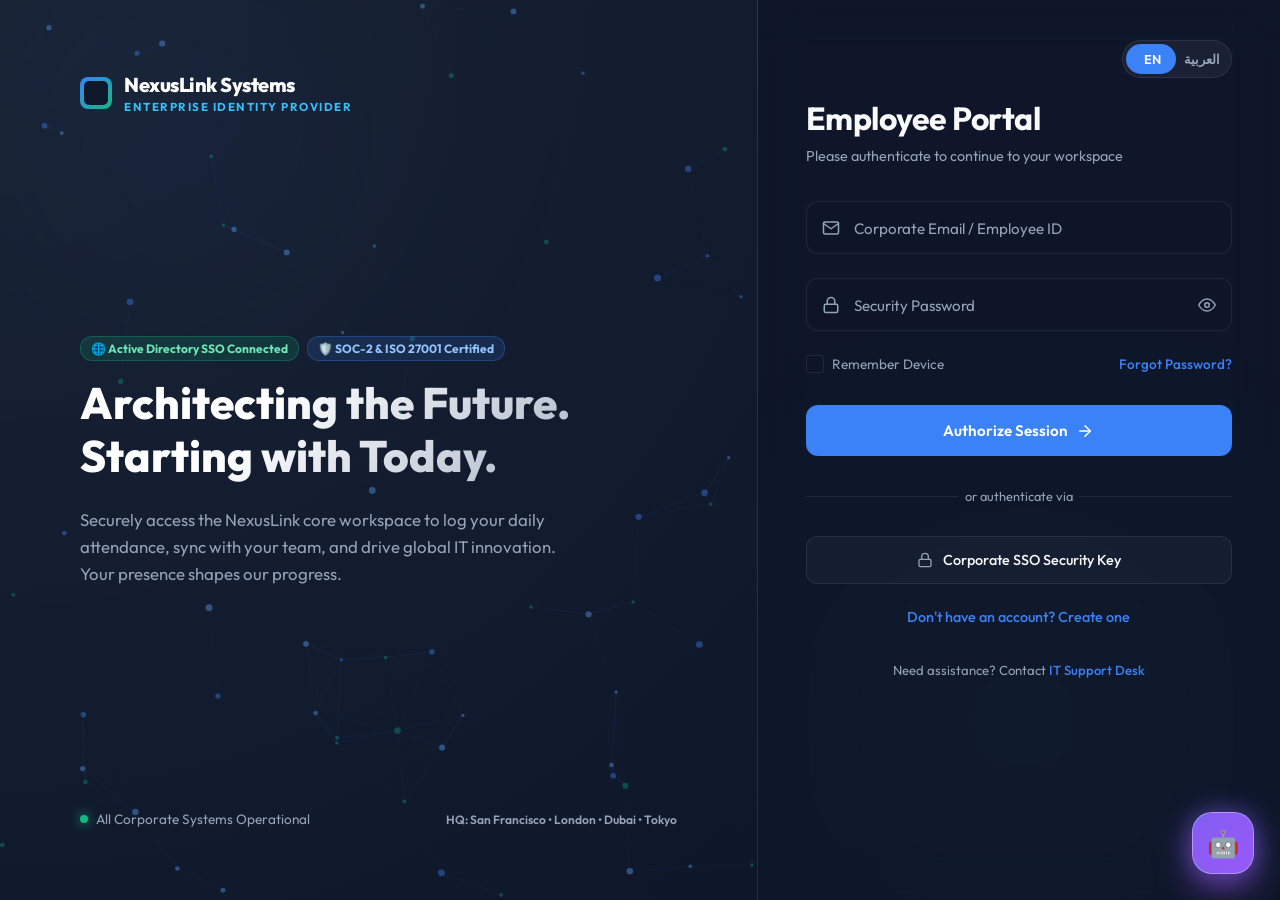
==== commit 027a78df: "Upload actual project files" ====
--- a/dashboard.html
+++ b/dashboard.html
@@ -582,15 +582,51 @@
 
         <!-- Messages Box -->
         <div id="ai-chat-messages" class="ai-messages-container">
-            <!-- Populated dynamically via script.js -->
+            <div class="ai-msg bot-msg welcome-bot-card">
+                <div style="display:flex; align-items:center; gap:10px; margin-bottom:12px; border-bottom:1px solid rgba(255,255,255,0.08); padding-bottom:10px;">
+                    <div style="width:34px; height:34px; border-radius:50%; background:linear-gradient(135deg, #a855f7, #6366f1); display:flex; align-items:center; justify-content:center; font-size:16px; box-shadow:0 0 12px rgba(168,85,247,0.5); flex-shrink:0;">✨</div>
+                    <div>
+                        <div style="font-weight:800; color:#fff; font-size:0.96rem;">مرحباً بك في المساعد الذكي لنظام NexusLink</div>
+                        <div style="font-size:0.78rem; color:#94a3b8;">كيف يمكنني مساعدتك في سياسات وسجلات الدوام اليوم؟</div>
+                    </div>
+                </div>
+                <div class="welcome-style-a-grid">
+                    <div class="style-a-tile status" onclick="selectAdminAiOption('mystatus')">
+                        <div class="style-a-icon">🕒</div>
+                        <div class="style-a-text">
+                            <div class="style-a-title">حالة حضوري</div>
+                            <div class="style-a-sub">فحص الدخول والتأخير</div>
+                        </div>
+                    </div>
+                    <div class="style-a-tile lateness" onclick="selectAdminAiOption('lateness')">
+                        <div class="style-a-icon">⚠️</div>
+                        <div class="style-a-text">
+                            <div class="style-a-title">فترة السماح</div>
+                            <div class="style-a-sub">15 دقيقة والخصم</div>
+                        </div>
+                    </div>
+                    <div class="style-a-tile excuse" onclick="selectAdminAiOption('excuse_rules')">
+                        <div class="style-a-icon">📝</div>
+                        <div class="style-a-text">
+                            <div class="style-a-title">الأعذار والإثبات</div>
+                            <div class="style-a-sub">الكروكة والتقارير</div>
+                        </div>
+                    </div>
+                    <div class="style-a-tile leaves" onclick="selectAdminAiOption('leaves')">
+                        <div class="style-a-icon">🌴</div>
+                        <div class="style-a-text">
+                            <div class="style-a-title">الإجازات</div>
+                            <div class="style-a-sub">رصيد 14 يوم والمرضية</div>
+                        </div>
+                    </div>
+                </div>
+            </div>
         </div>
 
         <!-- Input Form -->
         <form onsubmit="sendAIChatMessage(event)" class="ai-chat-input-form">
             <input type="text" id="ai-chat-input" class="ai-chat-input-field" placeholder="اسأل عن سياسات الدوام أو حضورك..." data-i18n-placeholder="aiChatPlaceholder" required autocomplete="off">
-            <button type="submit" id="ai-chat-send-btn" class="ai-chat-send-btn">
-                <span data-i18n="btnSend">إرسال</span> 🚀
-            </button>
+            <button type="submit" id="ai-chat-send-btn" class="ai-chat-send-btn" title="Send">🚀</button>
         </form>
     </div>
         </main>
--- a/style.css
+++ b/style.css
@@ -2934,12 +2934,17 @@
     max-width: calc(100vw - 28px);
     height: 670px;
     max-height: calc(88vh - 20px);
-    background: radial-gradient(circle at 50% 0%, rgba(30, 27, 75, 0.98) 0%, rgba(10, 14, 26, 0.98) 100%) !important;
-    backdrop-filter: blur(36px) saturate(180%) !important;
-    -webkit-backdrop-filter: blur(36px) saturate(180%) !important;
-    border: 1px solid rgba(168, 85, 247, 0.42) !important;
-    border-radius: 24px !important;
-    box-shadow: 0 30px 90px rgba(0, 0, 0, 0.92), 0 0 50px rgba(139, 92, 246, 0.28), inset 0 1px 0 rgba(255, 255, 255, 0.12) !important;
+    background: radial-gradient(circle at 90% 10%, rgba(168, 85, 247, 0.18), transparent 45%),
+                radial-gradient(circle at 10% 90%, rgba(6, 182, 212, 0.15), transparent 45%),
+                radial-gradient(circle at 50% 50%, rgba(99, 102, 241, 0.08), transparent 60%),
+                #080b16 !important;
+    backdrop-filter: blur(28px) saturate(180%) !important;
+    -webkit-backdrop-filter: blur(28px) saturate(180%) !important;
+    border: 1px solid rgba(255, 255, 255, 0.12) !important;
+    border-radius: 26px !important;
+    box-shadow: 0 35px 100px rgba(0, 0, 0, 0.85),
+                0 0 45px rgba(168, 85, 247, 0.25),
+                inset 0 1px 1px rgba(255, 255, 255, 0.2) !important;
     display: flex;
     flex-direction: column;
     overflow: hidden;
@@ -2954,13 +2959,13 @@
 }
 
 .ai-chat-drawer-card.admin-theme {
-    border-color: rgba(168, 85, 247, 0.5) !important;
-    box-shadow: 0 30px 90px rgba(0, 0, 0, 0.92), 0 0 55px rgba(168, 85, 247, 0.35), inset 0 1px 0 rgba(255, 255, 255, 0.15) !important;
+    border-color: rgba(168, 85, 247, 0.55) !important;
+    box-shadow: 0 35px 100px rgba(0, 0, 0, 0.9), 0 0 50px rgba(168, 85, 247, 0.35), inset 0 1px 1px rgba(255, 255, 255, 0.2) !important;
 }
 
 .ai-chat-drawer-card.employee-theme {
-    border-color: rgba(56, 189, 248, 0.5) !important;
-    box-shadow: 0 30px 90px rgba(0, 0, 0, 0.92), 0 0 55px rgba(56, 189, 248, 0.3), inset 0 1px 0 rgba(255, 255, 255, 0.15) !important;
+    border-color: rgba(56, 189, 248, 0.55) !important;
+    box-shadow: 0 35px 100px rgba(0, 0, 0, 0.9), 0 0 50px rgba(56, 189, 248, 0.3), inset 0 1px 1px rgba(255, 255, 255, 0.2) !important;
 }
 
 html[dir="rtl"] .ai-chat-drawer-card {
@@ -2986,55 +2991,58 @@
     }
 }
 
-/* Header */
+/* Futuristic Header */
 .ai-chat-header {
     padding: 14px 18px;
-    background: linear-gradient(180deg, rgba(30, 41, 59, 0.85) 0%, rgba(15, 23, 42, 0.95) 100%);
+    background: linear-gradient(180deg, rgba(255, 255, 255, 0.05) 0%, rgba(255, 255, 255, 0.01) 100%);
     border-bottom: 1px solid rgba(255, 255, 255, 0.08);
     display: flex;
     justify-content: space-between;
     align-items: center;
     position: relative;
+    backdrop-filter: blur(20px);
 }
 
 .ai-chat-header::after {
     content: '';
     position: absolute;
     bottom: -1px;
-    left: 10%;
-    right: 10%;
+    left: 5%;
+    right: 5%;
     height: 1px;
-    background: linear-gradient(90deg, transparent, rgba(168, 85, 247, 0.6), rgba(56, 189, 248, 0.6), transparent);
+    background: linear-gradient(90deg, transparent, rgba(168, 85, 247, 0.8), rgba(56, 189, 248, 0.8), transparent);
 }
 
 .ai-bot-avatar {
-    width: 44px;
-    height: 44px;
-    border-radius: 14px;
-    background: linear-gradient(135deg, #6366f1, #a855f7, #ec4899);
+    width: 42px;
+    height: 42px;
+    border-radius: 50% !important;
+    background: radial-gradient(circle at 30% 30%, #c084fc, #6366f1, #0f172a) !important;
     display: flex;
     align-items: center;
     justify-content: center;
-    font-size: 1.4rem;
+    font-size: 1.3rem;
     position: relative;
-    box-shadow: 0 4px 18px rgba(168, 85, 247, 0.5), inset 0 1px 1px rgba(255, 255, 255, 0.4);
+    box-shadow: 0 0 20px rgba(168, 85, 247, 0.65), inset 0 0 8px rgba(255, 255, 255, 0.6) !important;
+    border: 1px solid rgba(255, 255, 255, 0.35) !important;
     flex-shrink: 0;
 }
 
 .ai-chat-drawer-card.employee-theme .ai-bot-avatar {
-    background: linear-gradient(135deg, #0ea5e9, #6366f1, #3b82f6);
-    box-shadow: 0 4px 18px rgba(14, 165, 233, 0.5), inset 0 1px 1px rgba(255, 255, 255, 0.4);
+    background: radial-gradient(circle at 30% 30%, #38bdf8, #6366f1, #0f172a) !important;
+    box-shadow: 0 0 20px rgba(56, 189, 248, 0.65), inset 0 0 8px rgba(255, 255, 255, 0.6) !important;
+    border-color: rgba(56, 189, 248, 0.5) !important;
 }
 
 .online-indicator {
     position: absolute;
-    bottom: -2px;
-    right: -2px;
-    width: 12px;
-    height: 12px;
+    bottom: -1px;
+    right: -1px;
+    width: 11px;
+    height: 11px;
     border-radius: 50%;
     background: #10b981;
-    border: 2.5px solid #0b101b;
+    border: 2px solid #080b16;
     box-shadow: 0 0 10px #10b981;
     animation: statusPulse 2s infinite ease-in-out;
 }
@@ -3065,9 +3073,9 @@
     font-weight: 800;
     padding: 2px 7px;
     border-radius: 8px;
-    background: linear-gradient(135deg, rgba(99, 102, 241, 0.3), rgba(168, 85, 247, 0.3));
-    border: 1px solid rgba(168, 85, 247, 0.5);
-    color: #e9d5ff;
+    background: rgba(34, 197, 94, 0.15);
+    border: 1px solid rgba(34, 197, 94, 0.4);
+    color: #4ade80;
     letter-spacing: 0.3px;
     text-transform: uppercase;
     display: inline-flex;
@@ -3085,14 +3093,14 @@
 }
 
 .ai-role-tag.admin-badge {
-    background: rgba(168, 85, 247, 0.25);
-    color: #f3e8ff;
+    background: rgba(168, 85, 247, 0.2);
+    color: #e9d5ff;
     border: 1px solid rgba(168, 85, 247, 0.45);
 }
 
 .ai-role-tag.employee-badge {
-    background: rgba(56, 189, 248, 0.25);
-    color: #e0f2fe;
+    background: rgba(56, 189, 248, 0.2);
+    color: #bae6fd;
     border: 1px solid rgba(56, 189, 248, 0.45);
 }
 
@@ -3112,17 +3120,17 @@
 }
 
 .ai-chat-action-btn, .ai-chat-close-btn, .ai-chat-maximize-btn {
-    background: rgba(255, 255, 255, 0.06);
-    border: 1px solid rgba(255, 255, 255, 0.1);
+    background: rgba(255, 255, 255, 0.05);
+    border: 1px solid rgba(255, 255, 255, 0.08);
     color: #cbd5e1;
     width: 32px;
     height: 32px;
-    border-radius: 10px;
+    border-radius: 50% !important;
     display: flex;
     align-items: center;
     justify-content: center;
     cursor: pointer;
-    font-size: 0.88rem;
+    font-size: 0.85rem;
     font-weight: 700;
     transition: all 0.2s cubic-bezier(0.4, 0, 0.2, 1);
 }
@@ -3132,7 +3140,7 @@
     border-color: rgba(168, 85, 247, 0.6);
     color: #ffffff;
     transform: translateY(-1px);
-    box-shadow: 0 4px 12px rgba(168, 85, 247, 0.3);
+    box-shadow: 0 4px 12px rgba(168, 85, 247, 0.35);
 }
 
 .ai-chat-close-btn:hover {
@@ -3142,66 +3150,9 @@
     transform: scale(1.05);
 }
 
-/* Quick Options Grid (Clean 2-Column Luxury Glass Layout) */
+/* Quick Options Container - Hidden to avoid duplicate buttons with welcome card */
 .ai-quick-options-container {
-    padding: 10px 14px;
-    background: rgba(12, 17, 32, 0.95);
-    border-bottom: 1px solid rgba(255, 255, 255, 0.08);
-    display: grid;
-    grid-template-columns: repeat(2, 1fr);
-    gap: 8px;
-    box-sizing: border-box;
-}
-
-.ai-chat-drawer-card.maximized .ai-quick-options-container {
-    grid-template-columns: repeat(4, 1fr);
-}
-
-.ai-quick-chip-btn {
-    padding: 9px 12px;
-    background: rgba(26, 36, 58, 0.75);
-    border: 1px solid rgba(168, 85, 247, 0.28);
-    border-radius: 12px;
-    color: #e2e8f0;
-    font-size: 0.78rem;
-    font-weight: 700;
-    cursor: pointer;
-    transition: all 0.2s cubic-bezier(0.4, 0, 0.2, 1);
-    display: flex;
-    align-items: center;
-    gap: 8px;
-    width: 100%;
-    box-sizing: border-box;
-    user-select: none;
-    text-align: start;
-}
-
-html[dir="rtl"] .ai-quick-chip-btn {
-    text-align: right;
-}
-
-html[dir="ltr"] .ai-quick-chip-btn {
-    text-align: left;
-}
-
-.ai-quick-chip-btn:hover {
-    background: linear-gradient(135deg, rgba(99, 102, 241, 0.35), rgba(168, 85, 247, 0.45));
-    border-color: rgba(168, 85, 247, 0.85);
-    color: #ffffff;
-    transform: translateY(-2px);
-    box-shadow: 0 4px 14px rgba(168, 85, 247, 0.35);
-}
-
-.ai-quick-chip-btn.highlight-chip {
-    background: linear-gradient(135deg, rgba(99, 102, 241, 0.3), rgba(168, 85, 247, 0.3));
-    border-color: rgba(168, 85, 247, 0.55);
-    color: #f3e8ff;
-}
-
-.ai-quick-chip-btn.highlight-cyan {
-    background: linear-gradient(135deg, rgba(14, 165, 233, 0.25), rgba(99, 102, 241, 0.25));
-    border-color: rgba(56, 189, 248, 0.5);
-    color: #e0f2fe;
+    display: none !important;
 }
 
 /* Chat Messages Stream */
@@ -3217,17 +3168,16 @@
 }
 
 .ai-messages-container::-webkit-scrollbar {
-    width: 6px;
+    width: 5px;
 }
 
 .ai-messages-container::-webkit-scrollbar-track {
-    background: rgba(15, 23, 42, 0.3);
-    border-radius: 8px;
+    background: transparent;
 }
 
 .ai-messages-container::-webkit-scrollbar-thumb {
-    background: linear-gradient(180deg, #6366f1, #a855f7);
-    border-radius: 8px;
+    background: linear-gradient(180deg, rgba(168, 85, 247, 0.5), rgba(99, 102, 241, 0.5));
+    border-radius: 10px;
 }
 
 /* User and Bot Messages */
@@ -3244,46 +3194,49 @@
 
 .ai-msg.user-msg {
     align-self: flex-end;
-    background: linear-gradient(135deg, #6366f1 0%, #8b5cf6 50%, #a855f7 100%);
+    background: linear-gradient(135deg, rgba(168, 85, 247, 0.35), rgba(99, 102, 241, 0.45)) !important;
+    border: 1px solid rgba(168, 85, 247, 0.6) !important;
+    backdrop-filter: blur(16px) !important;
+    -webkit-backdrop-filter: blur(16px) !important;
     color: #ffffff;
-    padding: 12px 18px;
-    border-radius: 20px 20px 4px 20px;
+    padding: 11px 18px;
+    border-radius: 20px 20px 4px 20px !important;
     font-weight: 600;
-    box-shadow: 0 6px 20px rgba(99, 102, 241, 0.4), inset 0 1px 1px rgba(255, 255, 255, 0.3);
+    box-shadow: 0 8px 24px rgba(168, 85, 247, 0.28), inset 0 1px 1px rgba(255, 255, 255, 0.35) !important;
     line-height: 1.5;
 }
 
 html[dir="rtl"] .ai-msg.user-msg {
-    border-radius: 20px 20px 20px 4px;
+    border-radius: 20px 20px 20px 4px !important;
 }
 
 .ai-msg.bot-msg {
     align-self: flex-start;
-    background: rgba(18, 25, 44, 0.92);
-    border: 1px solid rgba(168, 85, 247, 0.32);
+    background: rgba(14, 20, 36, 0.85) !important;
+    border: 1px solid rgba(255, 255, 255, 0.1) !important;
+    backdrop-filter: blur(20px) !important;
+    -webkit-backdrop-filter: blur(20px) !important;
     color: #f8fafc;
     padding: 14px 18px;
-    border-radius: 20px 20px 20px 4px;
-    box-shadow: 0 8px 30px rgba(0, 0, 0, 0.5), inset 0 1px 0 rgba(255, 255, 255, 0.08);
+    border-radius: 20px 20px 20px 4px !important;
+    box-shadow: 0 10px 35px rgba(0, 0, 0, 0.5), inset 0 1px 0 rgba(255, 255, 255, 0.1) !important;
     line-height: 1.65;
     width: fit-content;
     max-width: 92%;
 }
 
 html[dir="rtl"] .ai-msg.bot-msg {
-    border-radius: 20px 20px 4px 20px;
-}
-
-.ai-chat-drawer-card.employee-theme .ai-msg.bot-msg {
-    border-color: rgba(56, 189, 248, 0.35);
+    border-radius: 20px 20px 4px 20px !important;
 }
 
 .welcome-bot-card {
-    background: linear-gradient(135deg, rgba(99, 102, 241, 0.16), rgba(168, 85, 247, 0.16)) !important;
-    border: 1px solid rgba(168, 85, 247, 0.45) !important;
-    border-radius: 18px !important;
+    background: rgba(255, 255, 255, 0.03) !important;
+    border: 1px solid rgba(255, 255, 255, 0.08) !important;
+    border-radius: 20px !important;
     padding: 16px 18px !important;
     color: #e2e8f0;
+    box-shadow: 0 10px 30px rgba(0, 0, 0, 0.35) !important;
+    backdrop-filter: blur(14px) !important;
 }
 
 .welcome-pill-btn {
@@ -3308,6 +3261,141 @@
     transform: translateY(-1px);
 }
 
+/* Compact Style A 2x2 Grid */
+.welcome-style-a-grid {
+    display: grid;
+    grid-template-columns: repeat(2, 1fr);
+    gap: 8px;
+    width: 100%;
+    margin-top: 14px;
+}
+
+.style-a-tile {
+    background: rgba(255, 255, 255, 0.04);
+    border: 1px solid rgba(255, 255, 255, 0.08);
+    border-radius: 14px;
+    padding: 10px 8px;
+    cursor: pointer;
+    display: flex;
+    align-items: center;
+    gap: 8px;
+    transition: all 0.25s cubic-bezier(0.4, 0, 0.2, 1);
+    box-shadow: 0 4px 16px rgba(0, 0, 0, 0.25);
+    backdrop-filter: blur(12px);
+    -webkit-backdrop-filter: blur(12px);
+    text-align: inherit;
+    text-decoration: none;
+    box-sizing: border-box;
+    overflow: hidden;
+}
+
+.style-a-tile:hover {
+    transform: translateY(-2px);
+    background: rgba(255, 255, 255, 0.08);
+    border-color: rgba(168, 85, 247, 0.45);
+    box-shadow: 0 6px 20px rgba(168, 85, 247, 0.25);
+}
+
+.style-a-icon {
+    width: 32px;
+    height: 32px;
+    border-radius: 50%;
+    display: flex;
+    align-items: center;
+    justify-content: center;
+    font-size: 1.05rem;
+    flex-shrink: 0;
+}
+
+.style-a-tile.status .style-a-icon {
+    background: rgba(99, 102, 241, 0.2);
+    border: 1px solid rgba(99, 102, 241, 0.5);
+    box-shadow: 0 0 10px rgba(99, 102, 241, 0.35);
+}
+
+.style-a-tile.lateness .style-a-icon {
+    background: rgba(245, 158, 11, 0.2);
+    border: 1px solid rgba(245, 158, 11, 0.5);
+    box-shadow: 0 0 10px rgba(245, 158, 11, 0.35);
+}
+
+.style-a-tile.excuse .style-a-icon {
+    background: rgba(236, 72, 153, 0.2);
+    border: 1px solid rgba(236, 72, 153, 0.5);
+    box-shadow: 0 0 10px rgba(236, 72, 153, 0.35);
+}
+
+.style-a-tile.leaves .style-a-icon {
+    background: rgba(16, 185, 129, 0.2);
+    border: 1px solid rgba(16, 185, 129, 0.5);
+    box-shadow: 0 0 10px rgba(16, 185, 129, 0.35);
+}
+
+.style-a-text {
+    display: flex;
+    flex-direction: column;
+    gap: 1px;
+    overflow: hidden;
+    min-width: 0;
+}
+
+.style-a-title {
+    font-weight: 700;
+    color: #fff;
+    font-size: 0.82rem;
+    white-space: nowrap;
+    overflow: hidden;
+    text-overflow: ellipsis;
+}
+
+.style-a-sub {
+    font-size: 0.68rem;
+    color: #94a3b8;
+    white-space: nowrap;
+    overflow: hidden;
+    text-overflow: ellipsis;
+}
+
+.welcome-row-title {
+    font-size: 0.88rem;
+    font-weight: 700;
+    color: #f1f5f9;
+}
+
+.welcome-row-sub {
+    font-size: 0.74rem;
+    color: #94a3b8;
+    white-space: nowrap;
+    overflow: hidden;
+    text-overflow: ellipsis;
+}
+
+.welcome-row-arrow {
+    font-size: 1.15rem;
+    color: #64748b;
+    font-weight: 600;
+    transition: transform 0.2s, color 0.2s;
+}
+
+.welcome-row-card:hover .welcome-row-arrow {
+    color: #c084fc;
+    transform: scale(1.15);
+}
+.welcome-card-btn.excuse:hover {
+    background: linear-gradient(135deg, rgba(56, 189, 248, 0.28), rgba(30, 41, 59, 0.9));
+    border-color: #38bdf8;
+}
+
+.welcome-card-btn.leaves {
+    background: linear-gradient(135deg, rgba(52, 211, 153, 0.15), rgba(15, 23, 42, 0.85));
+    border: 1px solid rgba(52, 211, 153, 0.35);
+    color: #d1fae5;
+}
+.welcome-card-btn.leaves:hover {
+    background: linear-gradient(135deg, rgba(52, 211, 153, 0.28), rgba(30, 41, 59, 0.9));
+    border-color: #34d399;
+}
+
 /* Rich Inner Cards */
 .ai-resp-card {
     background: rgba(13, 20, 36, 0.85);
@@ -3322,19 +3410,15 @@
     display: grid;
     grid-template-columns: repeat(2, 1fr);
     gap: 8px;
-    margin: 10px 0;
+    margin-top: 10px;
 }
 
 .ai-stat-item {
+    background: rgba(255, 255, 255, 0.04);
+    border: 1px solid rgba(255, 255, 255, 0.08);
+    border-radius: 12px;
     padding: 10px;
-    border-radius: 12px;
     text-align: center;
-    border: 1px solid transparent;
-    transition: transform 0.2s;
-}
-
-.ai-stat-item:hover {
-    transform: translateY(-2px);
 }
 
 .ai-stat-item.success {
@@ -3492,28 +3576,30 @@
     40% { transform: scale(1.2); opacity: 1; background: #38bdf8; }
 }
 
-/* Input Form Capsule */
+/* Futuristic Floating Input Capsule */
 .ai-chat-input-form {
-    padding: 12px 16px;
-    background: rgba(10, 15, 28, 0.98);
+    padding: 14px 18px;
+    background: linear-gradient(180deg, rgba(10, 14, 26, 0.6) 0%, rgba(8, 11, 22, 0.95) 100%);
     border-top: 1px solid rgba(255, 255, 255, 0.08);
     display: flex;
     gap: 10px;
     align-items: center;
+    backdrop-filter: blur(20px);
 }
 
 .ai-chat-input-field {
     flex: 1;
-    padding: 12px 18px;
-    background: rgba(24, 33, 54, 0.9);
+    padding: 12px 20px;
+    background: rgba(255, 255, 255, 0.05);
     border: 1px solid rgba(168, 85, 247, 0.35);
-    border-radius: 16px;
+    border-radius: 22px;
     color: #ffffff;
     font-family: inherit;
     font-size: 0.88rem;
     outline: none;
-    transition: all 0.22s;
+    transition: all 0.25s ease;
     box-sizing: border-box;
+    box-shadow: inset 0 2px 4px rgba(0, 0, 0, 0.2);
 }
 
 .ai-chat-drawer-card.employee-theme .ai-chat-input-field {
@@ -3521,49 +3607,50 @@
 }
 
 .ai-chat-input-field:focus {
-    border-color: #a855f7;
-    box-shadow: 0 0 20px rgba(168, 85, 247, 0.45);
-    background: rgba(30, 41, 59, 0.98);
+    border-color: #c084fc;
+    box-shadow: 0 0 25px rgba(168, 85, 247, 0.5), inset 0 1px 2px rgba(255, 255, 255, 0.1);
+    background: rgba(255, 255, 255, 0.08);
 }
 
 .ai-chat-drawer-card.employee-theme .ai-chat-input-field:focus {
     border-color: #38bdf8;
-    box-shadow: 0 0 20px rgba(56, 189, 248, 0.45);
+    box-shadow: 0 0 25px rgba(56, 189, 248, 0.5), inset 0 1px 2px rgba(255, 255, 255, 0.1);
 }
 
 .ai-chat-input-field::placeholder {
-    color: #94a3b8;
+    color: #64748b;
     font-size: 0.84rem;
 }
 
 .ai-chat-send-btn {
-    padding: 12px 20px;
-    background: linear-gradient(135deg, #6366f1, #a855f7);
-    border: none;
-    border-radius: 16px;
+    width: 44px;
+    height: 44px;
+    border-radius: 50% !important;
+    background: linear-gradient(135deg, #a855f7, #6366f1) !important;
+    border: 1px solid rgba(255, 255, 255, 0.25) !important;
     color: #ffffff;
-    font-weight: 800;
-    font-size: 0.88rem;
+    font-size: 1.15rem;
     cursor: pointer;
-    display: inline-flex;
-    align-items: center;
-    gap: 8px;
+    display: flex;
+    align-items: center;
+    justify-content: center;
     transition: all 0.22s cubic-bezier(0.4, 0, 0.2, 1);
-    box-shadow: 0 6px 20px rgba(168, 85, 247, 0.45);
+    box-shadow: 0 0 20px rgba(168, 85, 247, 0.6) !important;
     flex-shrink: 0;
+    padding: 0;
 }
 
 .ai-chat-drawer-card.employee-theme .ai-chat-send-btn {
-    background: linear-gradient(135deg, #0ea5e9, #6366f1);
-    box-shadow: 0 6px 20px rgba(14, 165, 233, 0.45);
+    background: linear-gradient(135deg, #0ea5e9, #6366f1) !important;
+    box-shadow: 0 0 20px rgba(14, 165, 233, 0.6) !important;
 }
 
 .ai-chat-send-btn:hover {
-    transform: translateY(-2px) scale(1.02);
-    box-shadow: 0 8px 25px rgba(168, 85, 247, 0.65);
-    filter: brightness(1.15);
+    transform: scale(1.08);
+    box-shadow: 0 0 30px rgba(168, 85, 247, 0.9) !important;
+    filter: brightness(1.2);
 }
 
 .ai-chat-send-btn:active {
-    transform: translateY(0);
+    transform: scale(0.95);
 }
